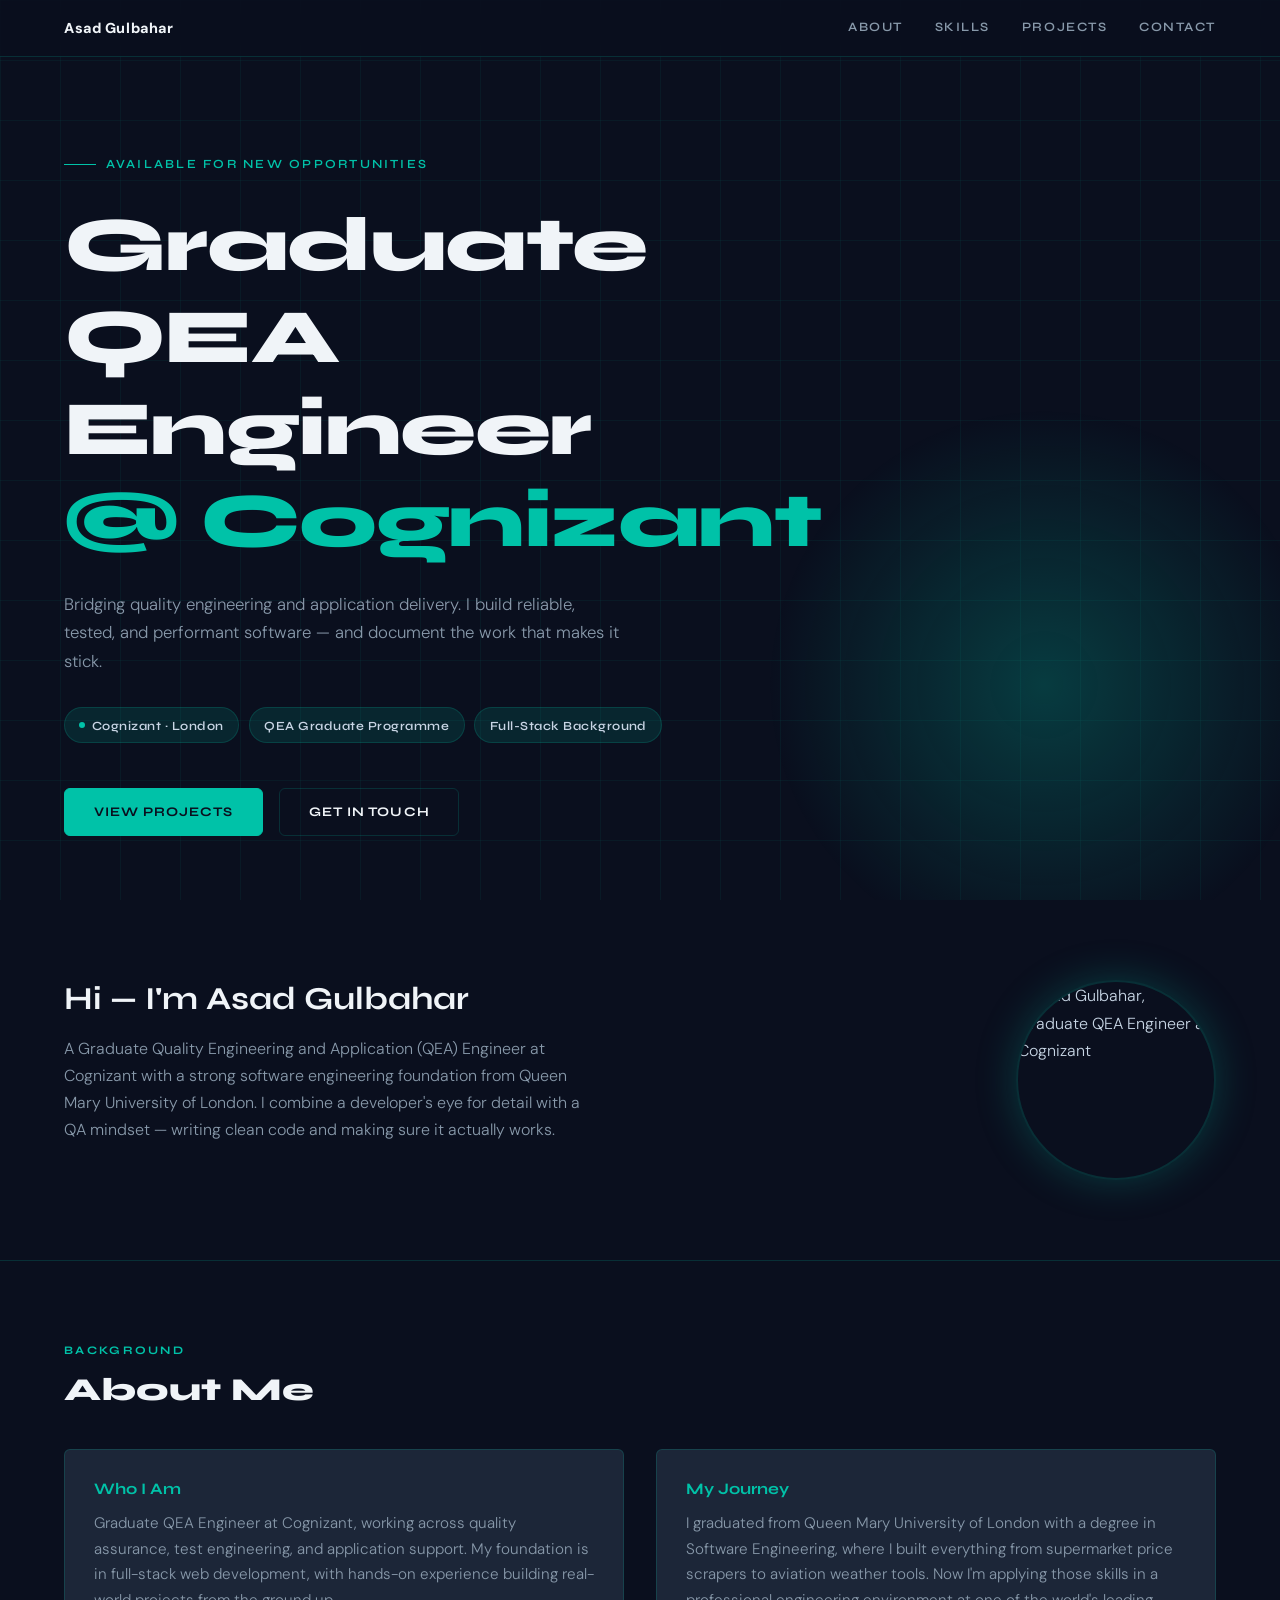
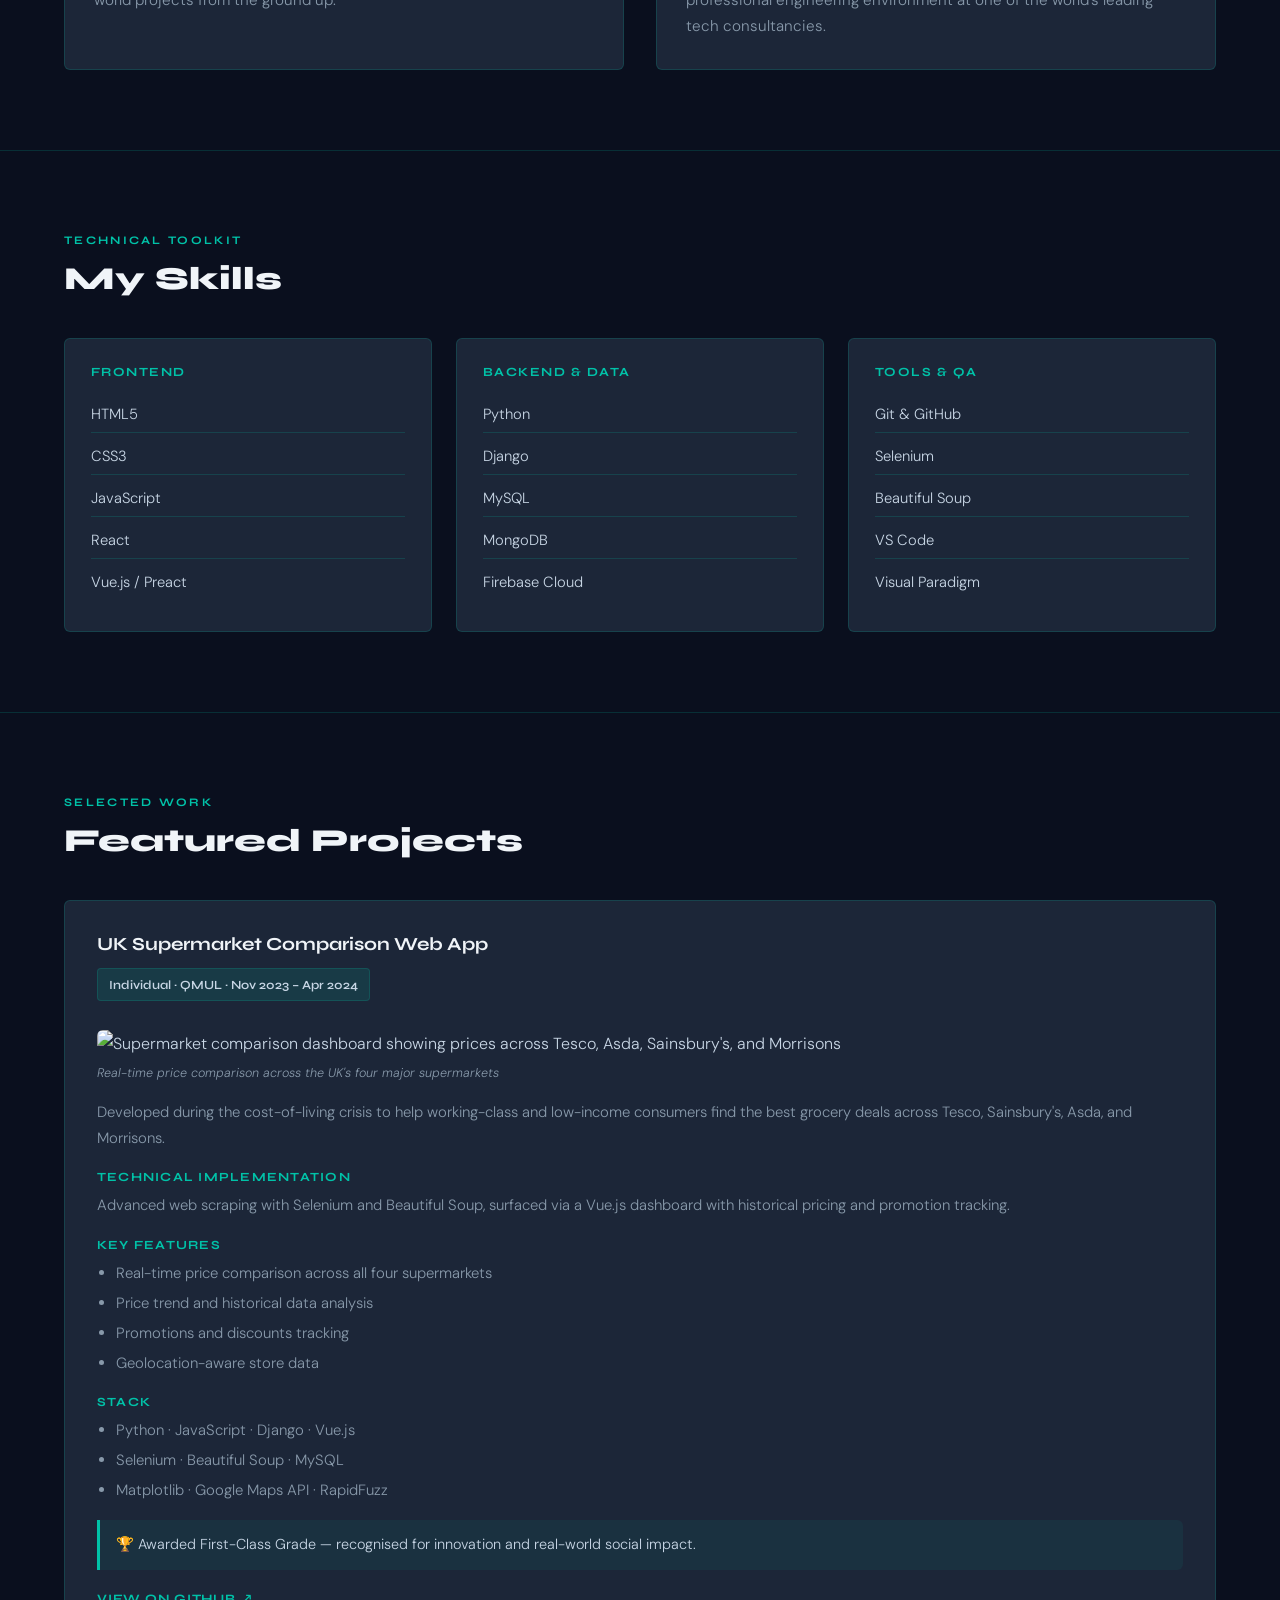
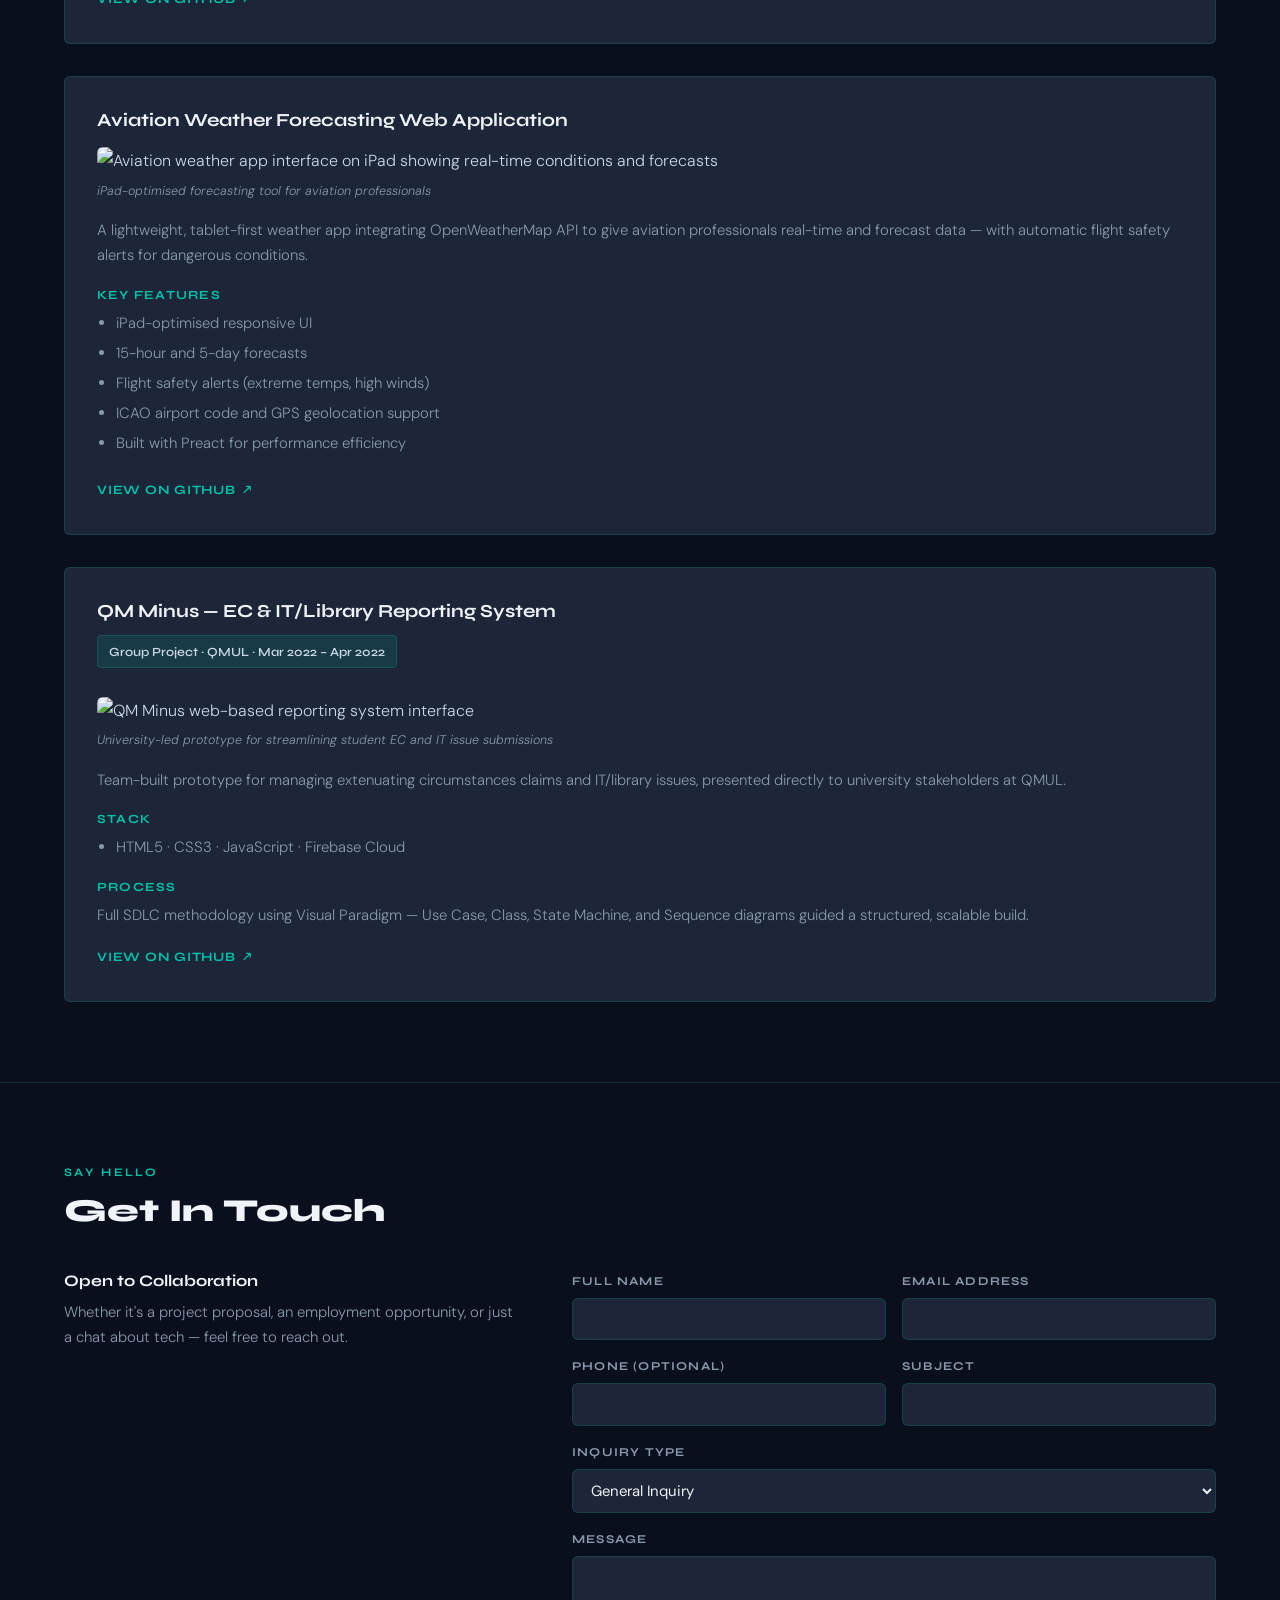
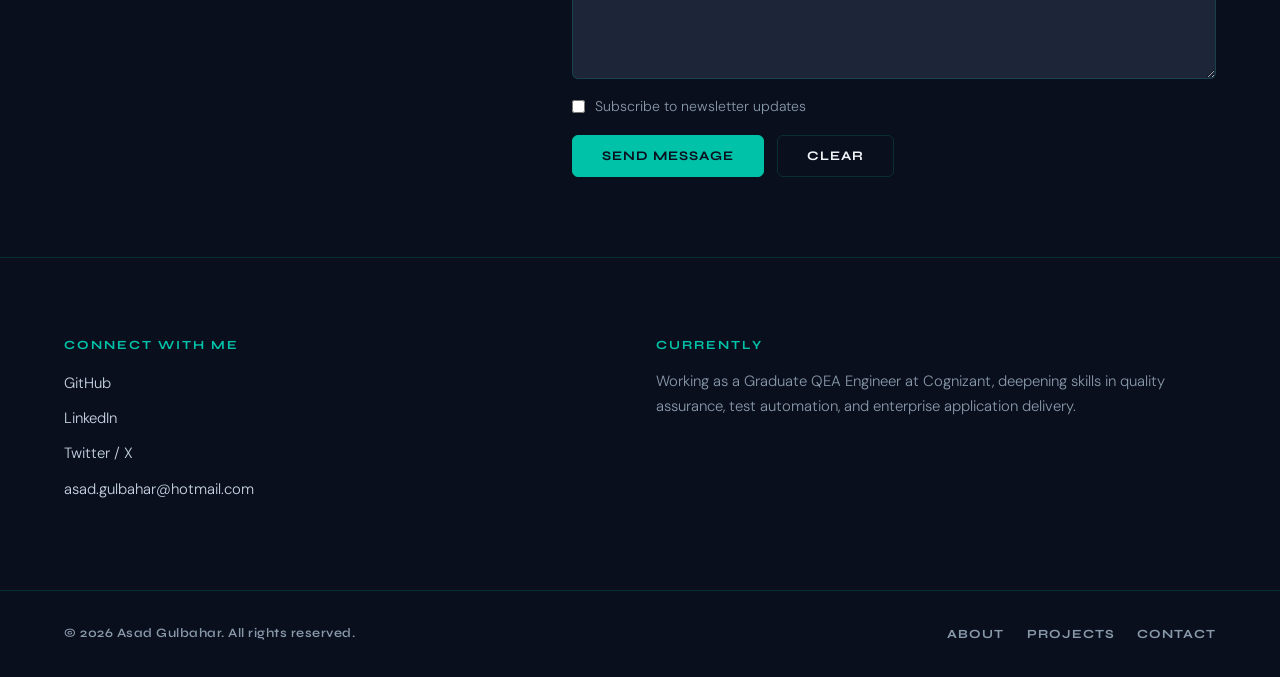
==== portfolio.html @ 14cb0be4 "feat: initial portfolio — QEA engineer redesign" ====
<!DOCTYPE html>
<html lang="en">
<head>
  <meta charset="UTF-8" />
  <meta name="viewport" content="width=device-width, initial-scale=1.0" />
  <title>Asad Gulbahar — Graduate QEA Engineer</title>
  <link rel="preconnect" href="https://fonts.googleapis.com" />
  <link rel="preconnect" href="https://fonts.gstatic.com" crossorigin />
  <link href="https://fonts.googleapis.com/css2?family=Syne:wght@400;600;700;800&family=DM+Sans:ital,opsz,wght@0,9..40,300;0,9..40,400;0,9..40,500;1,9..40,300&display=swap" rel="stylesheet" />
  <style>
    /* ─── Design Tokens ───────────────────────────────── */
    :root {
      --navy:      #0a0f1e;
      --navy-mid:  #111827;
      --navy-soft: #1c2638;
      --teal:      #00c2a8;
      --teal-dim:  #00c2a820;
      --teal-glow: #00c2a840;
      --slate:     #8899aa;
      --white:     #f0f4f8;
      --white-dim: #c8d6e5;
      --border:    rgba(0,194,168,0.18);
      --font-head: 'Syne', sans-serif;
      --font-body: 'DM Sans', sans-serif;
      --radius:    6px;
      --transition: 0.3s cubic-bezier(0.4,0,0.2,1);
    }

    /* ─── Reset & Base ────────────────────────────────── */
    *, *::before, *::after { box-sizing: border-box; margin: 0; padding: 0; }

    html { scroll-behavior: smooth; font-size: 16px; }

    body {
      background-color: var(--navy);
      color: var(--white-dim);
      font-family: var(--font-body);
      font-weight: 300;
      line-height: 1.7;
      overflow-x: hidden;
    }

    /* grid noise texture overlay */
    body::before {
      content: '';
      position: fixed; inset: 0;
      background-image:
        linear-gradient(var(--border) 1px, transparent 1px),
        linear-gradient(90deg, var(--border) 1px, transparent 1px);
      background-size: 60px 60px;
      pointer-events: none;
      z-index: 0;
      opacity: 0.35;
    }

    main, header, footer, nav, section, aside, article { position: relative; z-index: 1; }

    a { color: var(--teal); text-decoration: none; transition: opacity var(--transition); }
    a:hover { opacity: 0.75; }

    h1, h2, h3, h4 { font-family: var(--font-head); color: var(--white); line-height: 1.2; }

    img { max-width: 100%; display: block; border-radius: var(--radius); }

    ul, ol { padding-left: 1.2rem; }
    li { margin-bottom: 0.3rem; }

    /* ─── Nav ─────────────────────────────────────────── */
    #main-nav {
      position: sticky; top: 0; z-index: 100;
      display: flex; align-items: center; gap: 2rem;
      padding: 1rem 4rem;
      background: rgba(10,15,30,0.82);
      backdrop-filter: blur(14px);
      border-bottom: 1px solid var(--border);
    }

    #main-nav a {
      font-family: var(--font-head);
      font-size: 0.8rem;
      font-weight: 600;
      letter-spacing: 0.12em;
      text-transform: uppercase;
      color: var(--slate);
      transition: color var(--transition);
    }
    #main-nav a:hover, #main-nav a:focus { color: var(--teal); opacity: 1; }
    #main-nav .nav-logo {
      margin-right: auto;
      font-size: 0.9rem;
      font-weight: 800;
      color: var(--white);
      letter-spacing: 0.04em;
    }

    /* ─── Header / Hero ───────────────────────────────── */
    #page-header {
      min-height: 92vh;
      display: flex; flex-direction: column; justify-content: center;
      padding: 6rem 4rem 4rem;
      position: relative;
      overflow: hidden;
    }

    /* teal radial glow */
    #page-header::after {
      content: '';
      position: absolute; bottom: -10%; right: -5%;
      width: 600px; height: 600px;
      background: radial-gradient(circle, var(--teal-glow) 0%, transparent 65%);
      pointer-events: none;
    }

    .header-eyebrow {
      display: inline-flex; align-items: center; gap: 0.6rem;
      font-family: var(--font-head);
      font-size: 0.78rem;
      font-weight: 600;
      letter-spacing: 0.18em;
      text-transform: uppercase;
      color: var(--teal);
      margin-bottom: 1.5rem;
      animation: fadeUp 0.6s both;
    }
    .header-eyebrow::before {
      content: '';
      display: block;
      width: 32px; height: 1px;
      background: var(--teal);
    }

    #page-header h1 {
      font-size: clamp(2.6rem, 6vw, 5.2rem);
      font-weight: 800;
      letter-spacing: -0.02em;
      color: var(--white);
      max-width: 780px;
      animation: fadeUp 0.6s 0.1s both;
    }
    #page-header h1 .accent { color: var(--teal); }

    .header-sub {
      margin-top: 1.4rem;
      font-size: 1.05rem;
      color: var(--slate);
      max-width: 560px;
      line-height: 1.7;
      animation: fadeUp 0.6s 0.2s both;
    }

    .header-meta {
      display: flex; flex-wrap: wrap; gap: 0.6rem;
      margin-top: 2rem;
      animation: fadeUp 0.6s 0.3s both;
    }
    .badge {
      display: inline-flex; align-items: center; gap: 0.4rem;
      padding: 0.4rem 0.9rem;
      border: 1px solid var(--border);
      border-radius: 100px;
      font-size: 0.78rem;
      font-family: var(--font-head);
      font-weight: 600;
      color: var(--white-dim);
      background: var(--teal-dim);
      letter-spacing: 0.04em;
    }
    .badge .dot {
      width: 6px; height: 6px;
      border-radius: 50%;
      background: var(--teal);
      animation: pulse 2s infinite;
    }

    .header-cta {
      display: flex; gap: 1rem; flex-wrap: wrap;
      margin-top: 2.8rem;
      animation: fadeUp 0.6s 0.4s both;
    }

    .btn {
      display: inline-block;
      padding: 0.75rem 1.8rem;
      font-family: var(--font-head);
      font-size: 0.82rem;
      font-weight: 700;
      letter-spacing: 0.08em;
      text-transform: uppercase;
      border-radius: var(--radius);
      transition: all var(--transition);
      cursor: pointer;
    }
    .btn-primary {
      background: var(--teal);
      color: var(--navy);
      border: 1px solid var(--teal);
    }
    .btn-primary:hover { background: transparent; color: var(--teal); opacity: 1; }
    .btn-outline {
      background: transparent;
      color: var(--white);
      border: 1px solid var(--border);
    }
    .btn-outline:hover { border-color: var(--teal); color: var(--teal); opacity: 1; }

    /* ─── Hero Section (inside main) ─────────────────── */
    #home.hero-section {
      padding: 5rem 4rem;
      display: grid;
      grid-template-columns: 1fr auto;
      gap: 3rem;
      align-items: start;
      border-bottom: 1px solid var(--border);
    }

    .hero-text h2 {
      font-size: clamp(1.4rem, 2.5vw, 2rem);
      font-weight: 700;
      margin-bottom: 1rem;
    }
    .hero-text p { color: var(--slate); max-width: 520px; }

    .profile-image {
      width: 200px; height: 200px;
      object-fit: cover;
      border-radius: 50%;
      border: 2px solid var(--border);
      box-shadow: 0 0 40px var(--teal-glow);
    }

    /* ─── Section shared styles ───────────────────────── */
    section {
      padding: 5rem 4rem;
      border-bottom: 1px solid var(--border);
    }

    .section-label {
      font-family: var(--font-head);
      font-size: 0.72rem;
      font-weight: 700;
      letter-spacing: 0.2em;
      text-transform: uppercase;
      color: var(--teal);
      margin-bottom: 0.6rem;
    }

    section h2 {
      font-size: clamp(1.6rem, 2.5vw, 2.2rem);
      font-weight: 800;
      margin-bottom: 2.5rem;
    }

    /* ─── About ───────────────────────────────────────── */
    .about-grid {
      display: grid;
      grid-template-columns: 1fr 1fr;
      gap: 2rem;
    }
    .about-grid article {
      padding: 1.8rem;
      background: var(--navy-soft);
      border: 1px solid var(--border);
      border-radius: var(--radius);
    }
    .about-grid article h3 {
      font-size: 1rem;
      font-weight: 700;
      color: var(--teal);
      margin-bottom: 0.8rem;
    }
    .about-grid article p { color: var(--slate); font-size: 0.95rem; }

    /* ─── Skills ──────────────────────────────────────── */
    .skills-columns {
      display: grid;
      grid-template-columns: repeat(3, 1fr);
      gap: 1.5rem;
    }
    .skill-group {
      padding: 1.6rem;
      background: var(--navy-soft);
      border: 1px solid var(--border);
      border-radius: var(--radius);
    }
    .skill-group h3 {
      font-size: 0.78rem;
      font-weight: 700;
      letter-spacing: 0.12em;
      text-transform: uppercase;
      color: var(--teal);
      margin-bottom: 1rem;
    }
    .skill-group ul, .skill-group ol {
      list-style: none;
      padding: 0;
    }
    .skill-group li {
      font-size: 0.92rem;
      color: var(--white-dim);
      padding: 0.35rem 0;
      border-bottom: 1px solid var(--border);
    }
    .skill-group li:last-child { border-bottom: none; }

    /* ─── Projects ────────────────────────────────────── */
    .projects-grid {
      display: grid;
      grid-template-columns: 1fr;
      gap: 2rem;
    }
    .project {
      padding: 2rem;
      background: var(--navy-soft);
      border: 1px solid var(--border);
      border-radius: var(--radius);
      transition: border-color var(--transition), box-shadow var(--transition);
    }
    .project:hover {
      border-color: var(--teal);
      box-shadow: 0 0 30px var(--teal-dim);
    }
    .project h3 {
      font-size: 1.15rem;
      font-weight: 700;
      margin-bottom: 0.8rem;
      color: var(--white);
    }
    .project h4 {
      font-size: 0.78rem;
      font-weight: 700;
      letter-spacing: 0.1em;
      text-transform: uppercase;
      color: var(--teal);
      margin: 1.2rem 0 0.5rem;
    }
    .project p, .project li { font-size: 0.93rem; color: var(--slate); }
    .project figure { margin: 1rem 0; }
    .project figcaption {
      font-size: 0.78rem;
      color: var(--slate);
      margin-top: 0.4rem;
      font-style: italic;
    }
    .project-meta {
      display: inline-block;
      font-size: 0.78rem;
      color: var(--white-dim);
      background: var(--teal-dim);
      border: 1px solid var(--border);
      border-radius: 4px;
      padding: 0.3rem 0.7rem;
      margin-bottom: 0.8rem;
      font-family: var(--font-head);
      font-weight: 600;
    }
    .achievement {
      margin-top: 1rem;
      padding: 0.8rem 1rem;
      background: rgba(0,194,168,0.07);
      border-left: 3px solid var(--teal);
      border-radius: 0 var(--radius) var(--radius) 0;
      font-size: 0.9rem;
      color: var(--white-dim);
    }
    .project-link {
      display: inline-flex; align-items: center; gap: 0.4rem;
      margin-top: 1.2rem;
      font-family: var(--font-head);
      font-size: 0.8rem;
      font-weight: 700;
      letter-spacing: 0.06em;
      text-transform: uppercase;
      color: var(--teal);
    }
    .project-link::after { content: '↗'; }

    /* ─── Contact ─────────────────────────────────────── */
    .contact-inner {
      display: grid;
      grid-template-columns: 1fr 1.4fr;
      gap: 3rem;
      align-items: start;
    }
    .contact-info h3 { font-size: 1rem; margin-bottom: 0.6rem; }
    .contact-info p { color: var(--slate); font-size: 0.93rem; }

    #contact-form {
      display: flex; flex-direction: column; gap: 1rem;
    }
    .form-row { display: grid; grid-template-columns: 1fr 1fr; gap: 1rem; }
    .form-group { display: flex; flex-direction: column; gap: 0.4rem; }
    .form-group label {
      font-family: var(--font-head);
      font-size: 0.75rem;
      font-weight: 700;
      letter-spacing: 0.1em;
      text-transform: uppercase;
      color: var(--slate);
    }
    .form-group input,
    .form-group textarea,
    .form-group select {
      background: var(--navy-soft);
      border: 1px solid var(--border);
      border-radius: var(--radius);
      color: var(--white);
      font-family: var(--font-body);
      font-size: 0.93rem;
      padding: 0.65rem 0.9rem;
      transition: border-color var(--transition);
      outline: none;
    }
    .form-group input:focus,
    .form-group textarea:focus,
    .form-group select:focus { border-color: var(--teal); }
    .form-group select option { background: var(--navy-mid); }
    .form-group textarea { resize: vertical; min-height: 120px; }
    .form-check {
      display: flex; align-items: center; gap: 0.6rem;
      font-size: 0.88rem; color: var(--slate);
    }
    .form-actions { display: flex; gap: 0.8rem; }

    /* ─── Sidebar / Connect ───────────────────────────── */
    #sidebar {
      padding: 5rem 4rem;
      border-bottom: 1px solid var(--border);
      display: grid;
      grid-template-columns: 1fr 1fr;
      gap: 2rem;
    }
    #sidebar h3 {
      font-size: 0.78rem;
      font-weight: 700;
      letter-spacing: 0.16em;
      text-transform: uppercase;
      color: var(--teal);
      margin-bottom: 1rem;
    }
    #sidebar ul { list-style: none; padding: 0; }
    #sidebar li { margin-bottom: 0.5rem; }
    #sidebar li a {
      color: var(--white-dim);
      font-size: 0.93rem;
      transition: color var(--transition);
    }
    #sidebar li a:hover { color: var(--teal); opacity: 1; }
    #sidebar p { color: var(--slate); font-size: 0.93rem; }

    /* ─── Footer ──────────────────────────────────────── */
    #page-footer {
      padding: 2rem 4rem;
      display: flex;
      justify-content: space-between;
      align-items: center;
      flex-wrap: wrap;
      gap: 0.6rem;
    }
    #page-footer p {
      font-size: 0.8rem;
      color: var(--slate);
      font-family: var(--font-head);
      font-weight: 600;
      letter-spacing: 0.04em;
    }
    .footer-right { display: flex; gap: 1.4rem; }
    .footer-right a {
      font-size: 0.78rem;
      font-family: var(--font-head);
      font-weight: 700;
      letter-spacing: 0.08em;
      text-transform: uppercase;
      color: var(--slate);
    }
    .footer-right a:hover { color: var(--teal); opacity: 1; }

    /* ─── Animations ──────────────────────────────────── */
    @keyframes fadeUp {
      from { opacity: 0; transform: translateY(18px); }
      to   { opacity: 1; transform: translateY(0); }
    }
    @keyframes pulse {
      0%, 100% { opacity: 1; }
      50% { opacity: 0.35; }
    }

    /* ─── Responsive ──────────────────────────────────── */
    @media (max-width: 900px) {
      #main-nav { padding: 1rem 1.5rem; gap: 1.2rem; flex-wrap: wrap; }
      #page-header { padding: 5rem 1.5rem 3rem; }
      section { padding: 3.5rem 1.5rem; }
      #home.hero-section { grid-template-columns: 1fr; padding: 3.5rem 1.5rem; }
      .about-grid, .skills-columns, .contact-inner { grid-template-columns: 1fr; }
      #sidebar { padding: 3rem 1.5rem; grid-template-columns: 1fr; }
      #page-footer { padding: 1.5rem; flex-direction: column; align-items: flex-start; }
      .form-row { grid-template-columns: 1fr; }
    }
  </style>
</head>
<body>

  <!-- Navigation -->
  <nav id="main-nav" aria-label="Primary navigation">
    <span class="nav-logo">Asad Gulbahar</span>
    <a href="#about">About</a>
    <a href="#skills">Skills</a>
    <a href="#projects">Projects</a>
    <a href="#contact">Contact</a>
  </nav>

  <!-- ── Header ─────────────────────────────────────── -->
  <header id="page-header" aria-labelledby="header-title">
    <p class="header-eyebrow">Available for new opportunities</p>
    <h1 id="header-title">
      Graduate QEA Engineer<br />
      <span class="accent">@ Cognizant</span>
    </h1>
    <p class="header-sub">
      Bridging quality engineering and application delivery. I build reliable,
      tested, and performant software — and document the work that makes it stick.
    </p>
    <div class="header-meta" aria-label="Current role details">
      <span class="badge"><span class="dot" aria-hidden="true"></span>Cognizant · London</span>
      <span class="badge">QEA Graduate Programme</span>
      <span class="badge">Full-Stack Background</span>
    </div>
    <div class="header-cta">
      <a href="#projects" class="btn btn-primary">View Projects</a>
      <a href="#contact" class="btn btn-outline">Get In Touch</a>
    </div>
  </header>

  <!-- ── Main Content ───────────────────────────────── -->
  <main>

    <!-- Hero / Intro -->
    <section id="home" class="hero-section" aria-label="Introduction">
      <div class="hero-text">
        <h2>Hi — I'm Asad Gulbahar</h2>
        <p>
          A Graduate Quality Engineering and Application (QEA) Engineer at Cognizant
          with a strong software engineering foundation from Queen Mary University of London.
          I combine a developer's eye for detail with a QA mindset — writing clean code
          and making sure it actually works.
        </p>
      </div>
      <img
        src="profile-photo.jpg"
        alt="Asad Gulbahar, Graduate QEA Engineer at Cognizant"
        class="profile-image"
        width="200" height="200"
      />
    </section>

    <!-- About Me -->
    <section id="about" aria-labelledby="about-heading">
      <p class="section-label">Background</p>
      <h2 id="about-heading">About Me</h2>
      <div class="about-grid">
        <article>
          <h3>Who I Am</h3>
          <p>
            Graduate QEA Engineer at Cognizant, working across quality assurance,
            test engineering, and application support. My foundation is in full-stack
            web development, with hands-on experience building real-world projects
            from the ground up.
          </p>
        </article>
        <article>
          <h3>My Journey</h3>
          <p>
            I graduated from Queen Mary University of London with a degree in Software
            Engineering, where I built everything from supermarket price scrapers to
            aviation weather tools. Now I'm applying those skills in a professional
            engineering environment at one of the world's leading tech consultancies.
          </p>
        </article>
      </div>
    </section>

    <!-- Skills -->
    <section id="skills" aria-labelledby="skills-heading">
      <p class="section-label">Technical Toolkit</p>
      <h2 id="skills-heading">My Skills</h2>
      <div class="skills-columns">
        <div class="skill-group">
          <h3>Frontend</h3>
          <ul class="skills-list">
            <li>HTML5</li>
            <li>CSS3</li>
            <li>JavaScript</li>
            <li>React</li>
            <li>Vue.js / Preact</li>
          </ul>
        </div>
        <div class="skill-group">
          <h3>Backend &amp; Data</h3>
          <ul class="skills-list">
            <li>Python</li>
            <li>Django</li>
            <li>MySQL</li>
            <li>MongoDB</li>
            <li>Firebase Cloud</li>
          </ul>
        </div>
        <div class="skill-group">
          <h3>Tools &amp; QA</h3>
          <ol class="tools-list">
            <li>Git &amp; GitHub</li>
            <li>Selenium</li>
            <li>Beautiful Soup</li>
            <li>VS Code</li>
            <li>Visual Paradigm</li>
          </ol>
        </div>
      </div>
    </section>

    <!-- Projects -->
    <section id="projects" aria-labelledby="projects-heading">
      <p class="section-label">Selected Work</p>
      <h2 id="projects-heading">Featured Projects</h2>
      <div class="projects-grid">

        <article class="project" id="project-1">
          <h3>UK Supermarket Comparison Web App</h3>
          <span class="project-meta">Individual · QMUL · Nov 2023 – Apr 2024</span>
          <figure>
            <img src="supermarket-comparison.jpg" alt="Supermarket comparison dashboard showing prices across Tesco, Asda, Sainsbury's, and Morrisons" />
            <figcaption>Real-time price comparison across the UK's four major supermarkets</figcaption>
          </figure>
          <p>
            Developed during the cost-of-living crisis to help working-class and low-income
            consumers find the best grocery deals across Tesco, Sainsbury's, Asda, and Morrisons.
          </p>
          <h4>Technical Implementation</h4>
          <p>Advanced web scraping with Selenium and Beautiful Soup, surfaced via a Vue.js dashboard with historical pricing and promotion tracking.</p>
          <h4>Key Features</h4>
          <ul>
            <li>Real-time price comparison across all four supermarkets</li>
            <li>Price trend and historical data analysis</li>
            <li>Promotions and discounts tracking</li>
            <li>Geolocation-aware store data</li>
          </ul>
          <h4>Stack</h4>
          <ul>
            <li>Python · JavaScript · Django · Vue.js</li>
            <li>Selenium · Beautiful Soup · MySQL</li>
            <li>Matplotlib · Google Maps API · RapidFuzz</li>
          </ul>
          <div class="achievement">🏆 Awarded First-Class Grade — recognised for innovation and real-world social impact.</div>
          <a href="https://github.com/AsadGulbahar/supermarketcomparisonapp" target="_blank" rel="noopener noreferrer" class="project-link">View on GitHub</a>
        </article>

        <article class="project" id="project-2">
          <h3>Aviation Weather Forecasting Web Application</h3>
          <figure>
            <img src="aviation-weather-app.jpg" alt="Aviation weather app interface on iPad showing real-time conditions and forecasts" />
            <figcaption>iPad-optimised forecasting tool for aviation professionals</figcaption>
          </figure>
          <p>
            A lightweight, tablet-first weather app integrating OpenWeatherMap API to give aviation
            professionals real-time and forecast data — with automatic flight safety alerts for
            dangerous conditions.
          </p>
          <h4>Key Features</h4>
          <ul>
            <li>iPad-optimised responsive UI</li>
            <li>15-hour and 5-day forecasts</li>
            <li>Flight safety alerts (extreme temps, high winds)</li>
            <li>ICAO airport code and GPS geolocation support</li>
            <li>Built with Preact for performance efficiency</li>
          </ul>
          <a href="https://github.com/example/aviation-weather-app" target="_blank" rel="noopener noreferrer" class="project-link">View on GitHub</a>
        </article>

        <article class="project" id="project-3">
          <h3>QM Minus — EC &amp; IT/Library Reporting System</h3>
          <span class="project-meta">Group Project · QMUL · Mar 2022 – Apr 2022</span>
          <figure>
            <img src="qm-minus-system.jpg" alt="QM Minus web-based reporting system interface" />
            <figcaption>University-led prototype for streamlining student EC and IT issue submissions</figcaption>
          </figure>
          <p>
            Team-built prototype for managing extenuating circumstances claims and IT/library issues,
            presented directly to university stakeholders at QMUL.
          </p>
          <h4>Stack</h4>
          <ul>
            <li>HTML5 · CSS3 · JavaScript · Firebase Cloud</li>
          </ul>
          <h4>Process</h4>
          <p>Full SDLC methodology using Visual Paradigm — Use Case, Class, State Machine, and Sequence diagrams guided a structured, scalable build.</p>
          <a href="https://github.com/example/qm-minus-reporting-system" target="_blank" rel="noopener noreferrer" class="project-link">View on GitHub</a>
        </article>

      </div>
    </section>

    <!-- Contact -->
    <section id="contact" aria-labelledby="contact-heading">
      <p class="section-label">Say Hello</p>
      <h2 id="contact-heading">Get In Touch</h2>
      <div class="contact-inner">
        <div class="contact-info">
          <h3>Open to Collaboration</h3>
          <p>Whether it's a project proposal, an employment opportunity, or just a chat about tech — feel free to reach out.</p>
        </div>
        <form action="/submit-contact" method="post" id="contact-form" novalidate aria-label="Contact form">
          <div class="form-row">
            <div class="form-group">
              <label for="full-name">Full Name</label>
              <input type="text" id="full-name" name="full-name" autocomplete="name" required />
            </div>
            <div class="form-group">
              <label for="email">Email Address</label>
              <input type="email" id="email" name="email" autocomplete="email" required />
            </div>
          </div>
          <div class="form-row">
            <div class="form-group">
              <label for="phone">Phone (optional)</label>
              <input type="tel" id="phone" name="phone" autocomplete="tel" />
            </div>
            <div class="form-group">
              <label for="subject">Subject</label>
              <input type="text" id="subject" name="subject" required />
            </div>
          </div>
          <div class="form-group">
            <label for="inquiry-type">Inquiry Type</label>
            <select id="inquiry-type" name="inquiry-type">
              <option value="general">General Inquiry</option>
              <option value="project">Project Proposal</option>
              <option value="employment">Employment Opportunity</option>
              <option value="collaboration">Collaboration</option>
            </select>
          </div>
          <div class="form-group">
            <label for="message">Message</label>
            <textarea id="message" name="message" rows="5" required></textarea>
          </div>
          <label class="form-check">
            <input type="checkbox" id="newsletter" name="newsletter" />
            Subscribe to newsletter updates
          </label>
          <div class="form-actions">
            <button type="submit" class="btn btn-primary">Send Message</button>
            <button type="reset" class="btn btn-outline">Clear</button>
          </div>
        </form>
      </div>
    </section>

    <!-- Sidebar / Connect -->
    <aside id="sidebar" aria-label="Social links and updates">
      <div>
        <h3>Connect With Me</h3>
        <ul>
          <li><a href="https://github.com/AsadGulbahar" target="_blank" rel="noopener noreferrer">GitHub</a></li>
          <li><a href="https://linkedin.com/in/asadgulbahar" target="_blank" rel="noopener noreferrer">LinkedIn</a></li>
          <li><a href="https://twitter.com/AsadGulbahar" target="_blank" rel="noopener noreferrer">Twitter / X</a></li>
          <li><a href="mailto:asad.gulbahar@hotmail.com">asad.gulbahar@hotmail.com</a></li>
        </ul>
      </div>
      <div>
        <h3>Currently</h3>
        <p>Working as a Graduate QEA Engineer at Cognizant, deepening skills in quality assurance, test automation, and enterprise application delivery.</p>
      </div>
    </aside>

  </main>

  <!-- Footer -->
  <footer id="page-footer">
    <p>© 2026 Asad Gulbahar. All rights reserved.</p>
    <nav class="footer-right" aria-label="Footer navigation">
      <a href="#about">About</a>
      <a href="#projects">Projects</a>
      <a href="#contact">Contact</a>
    </nav>
  </footer>

</body>
</html>
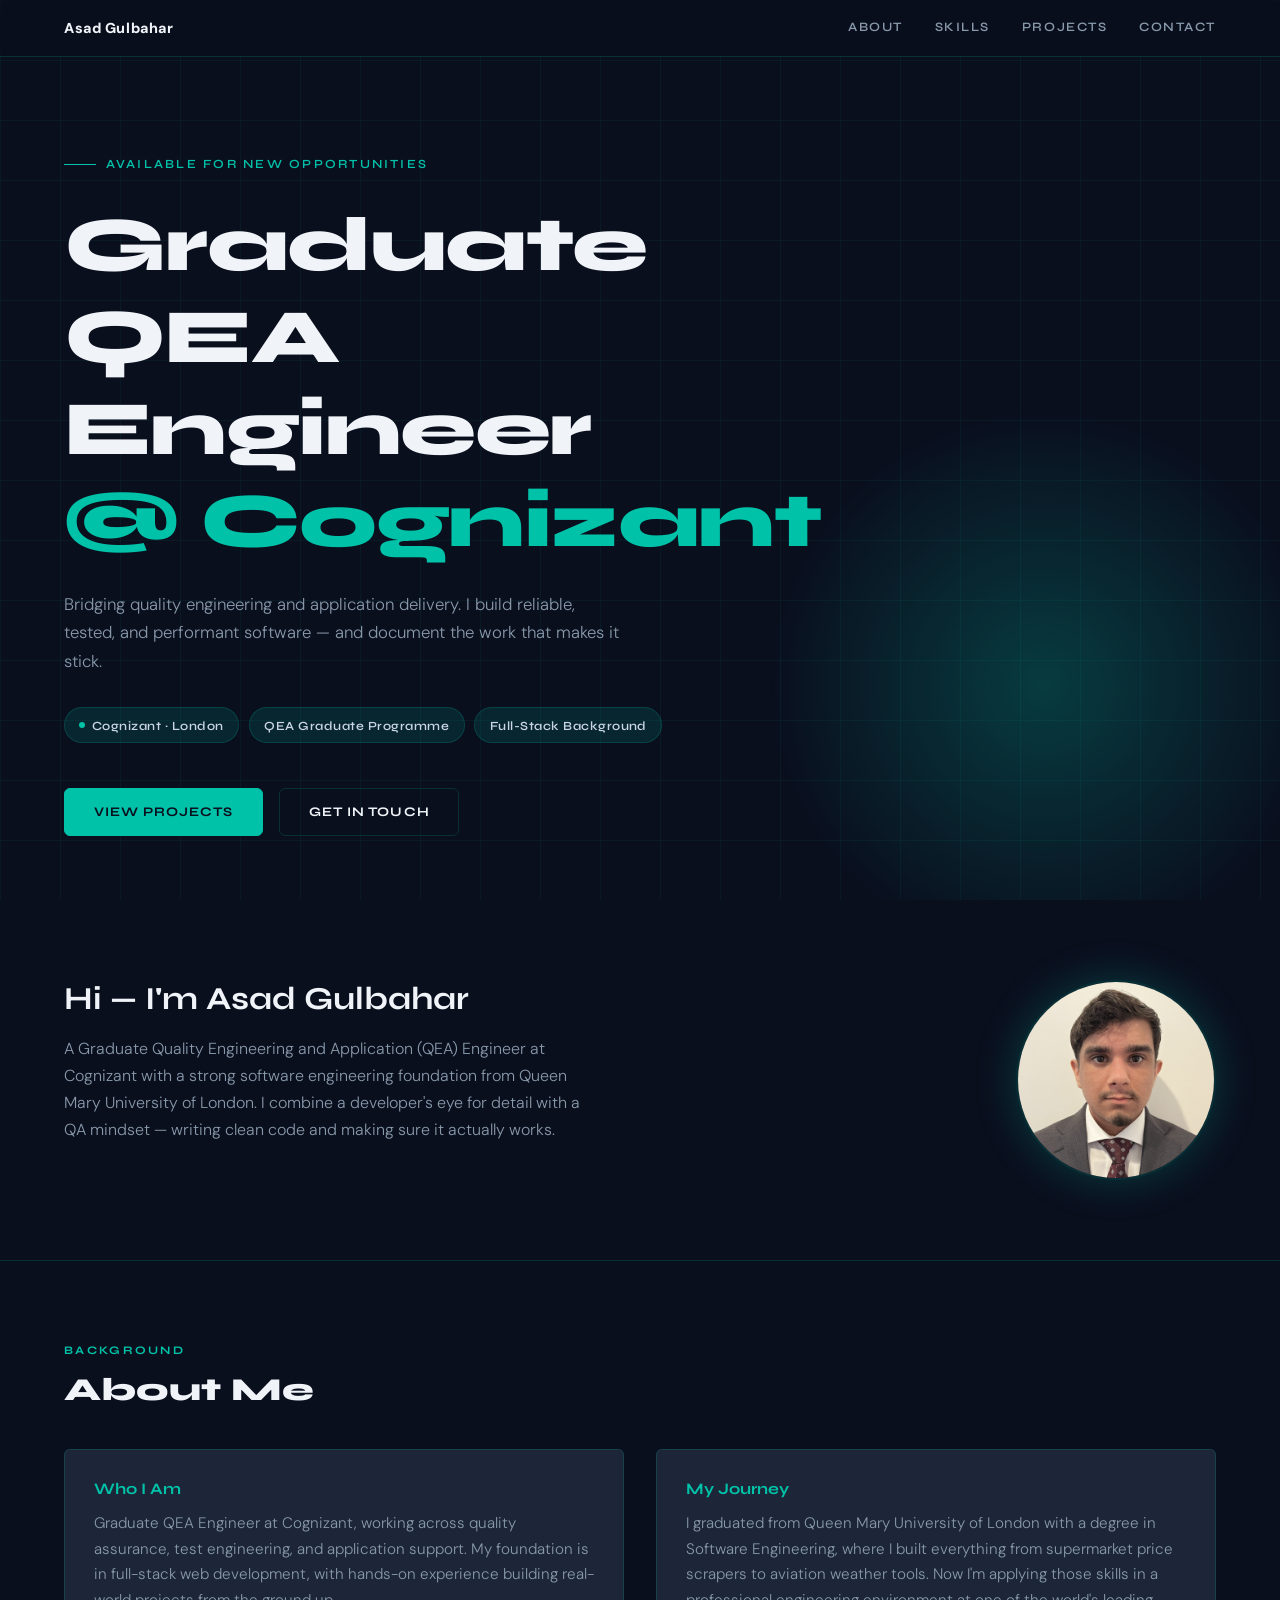
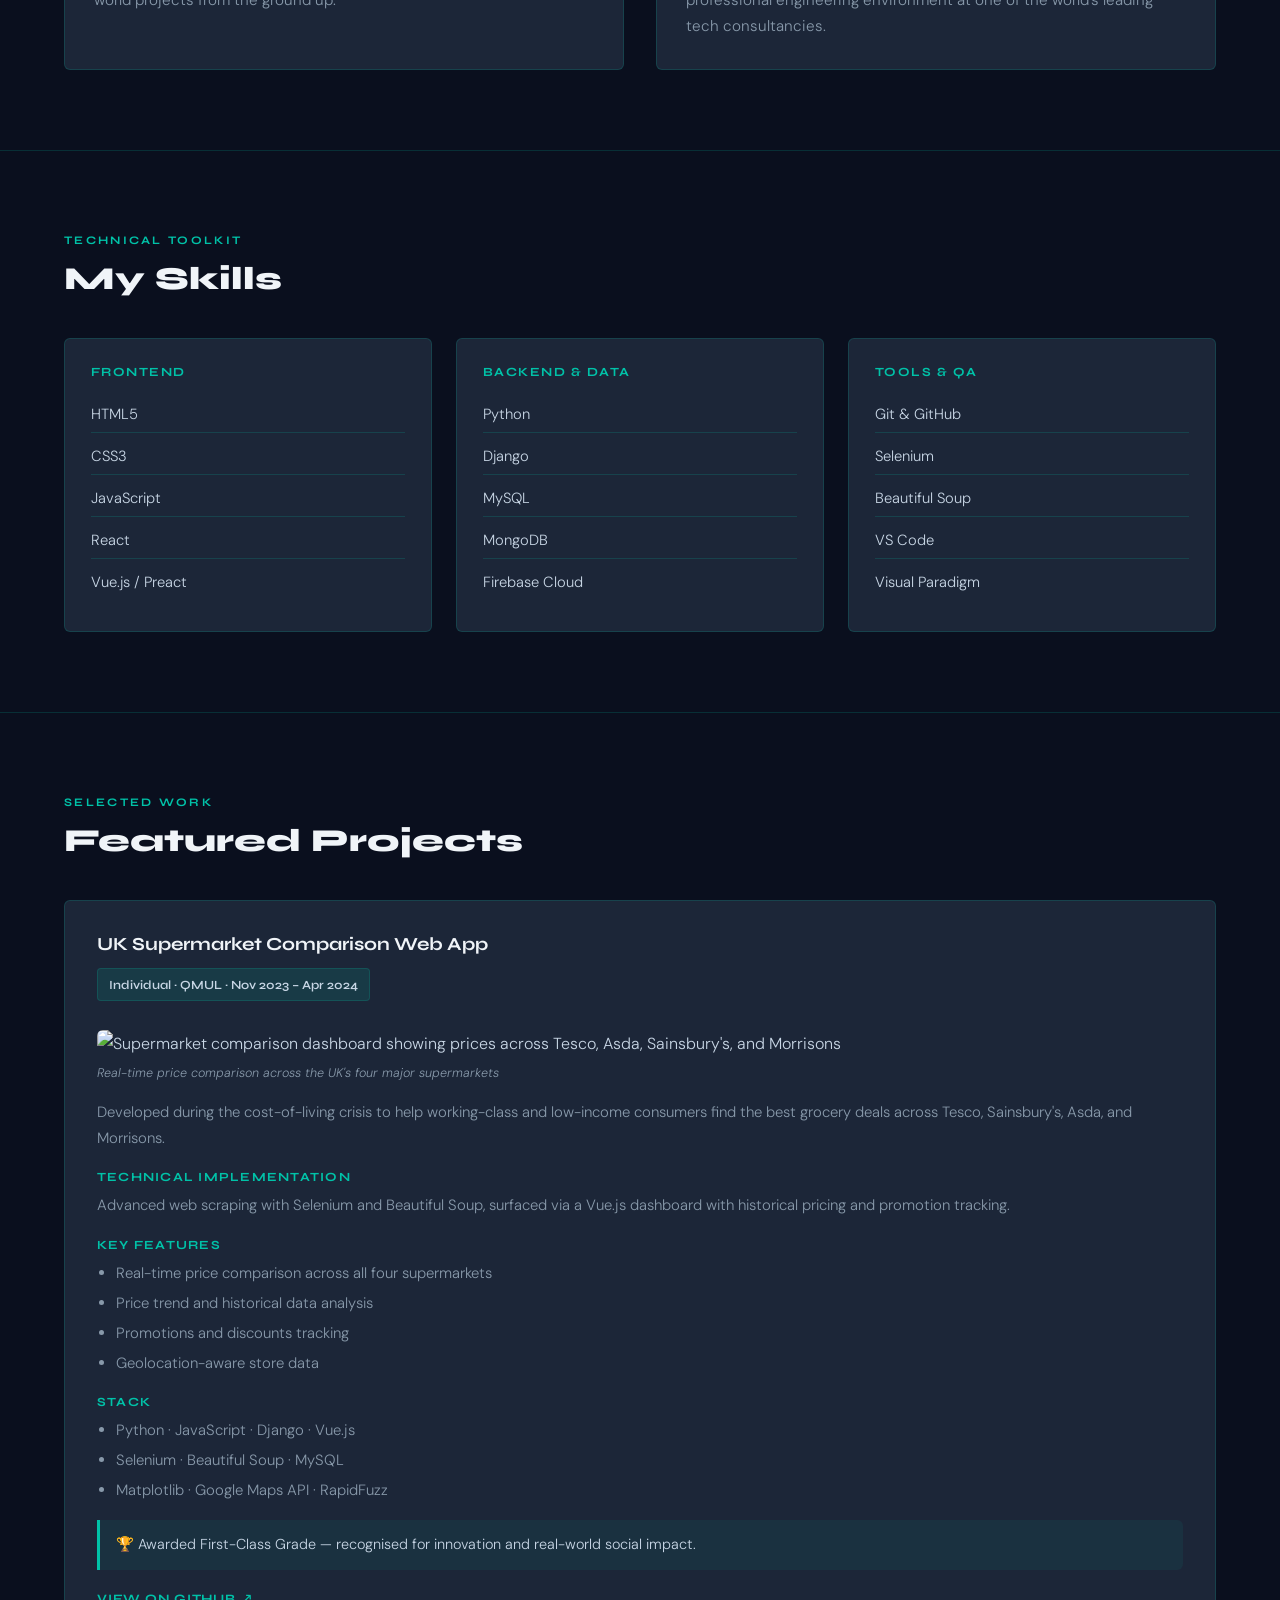
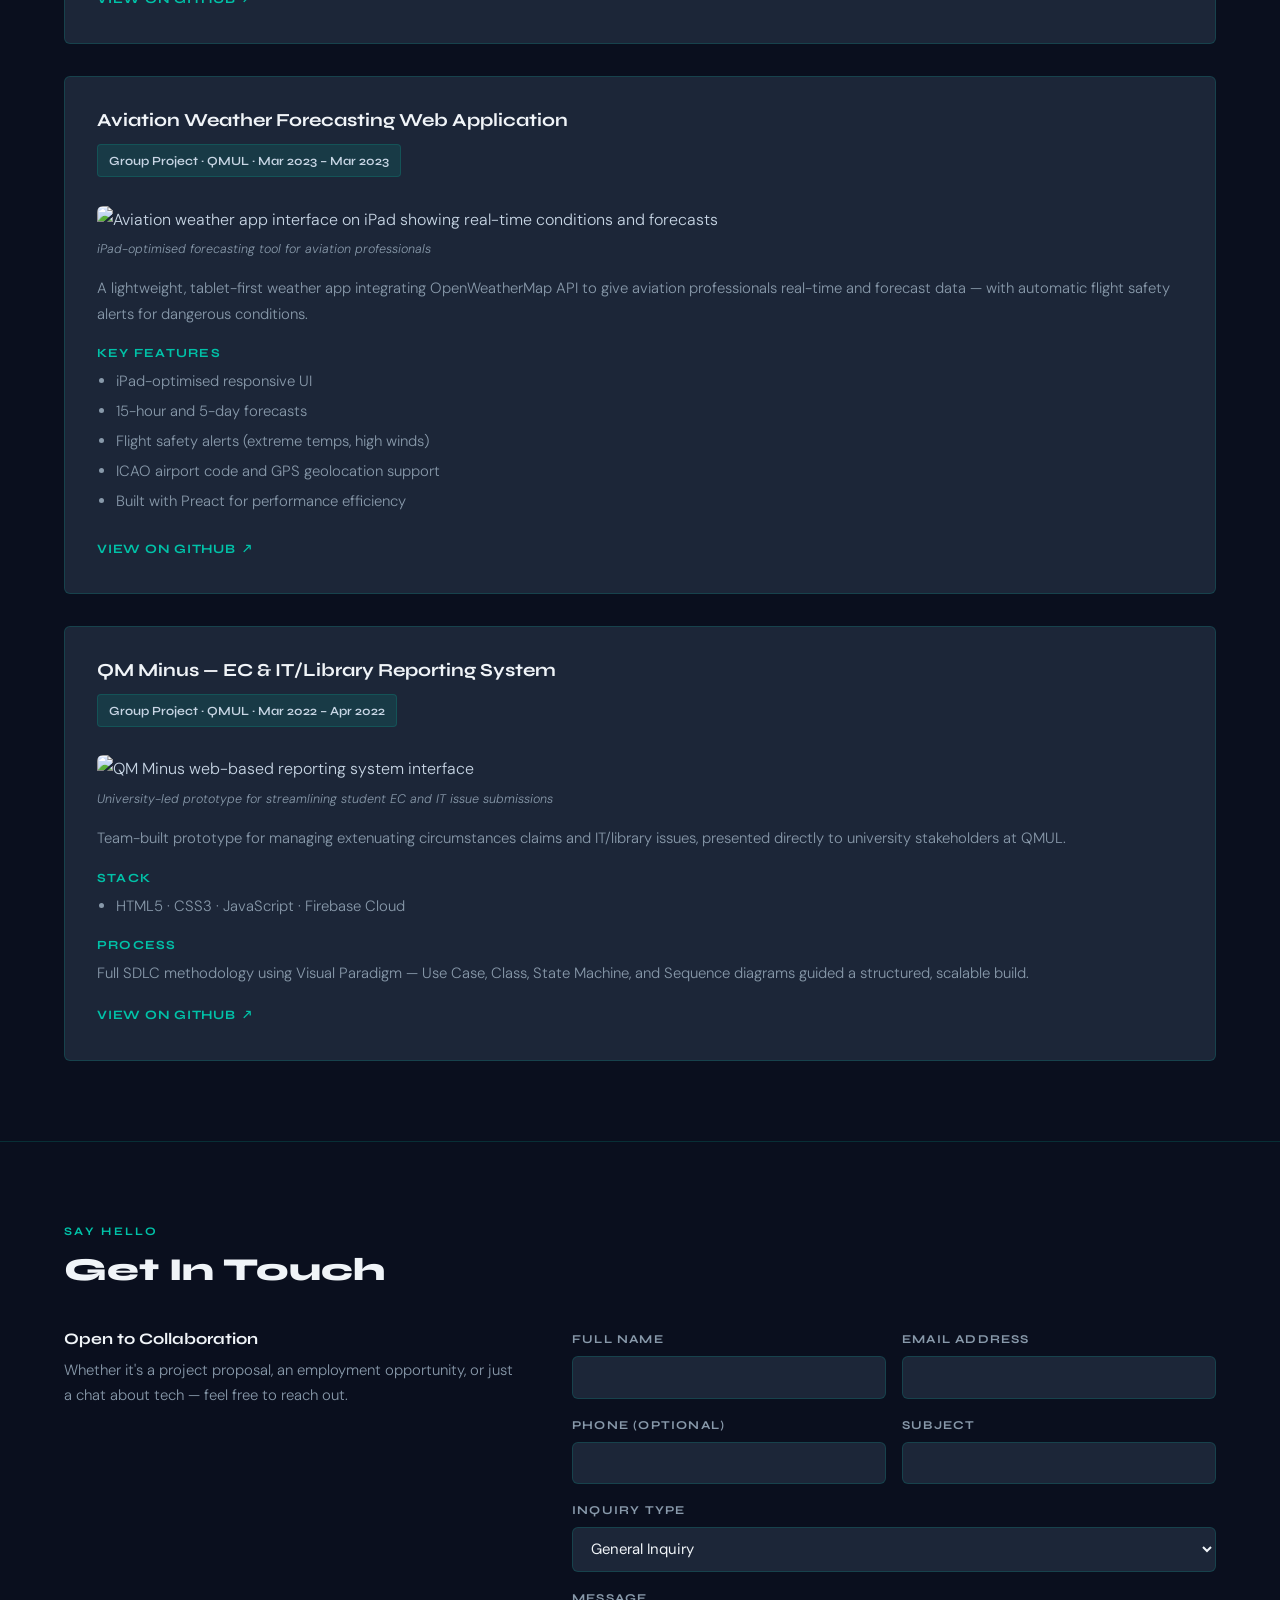
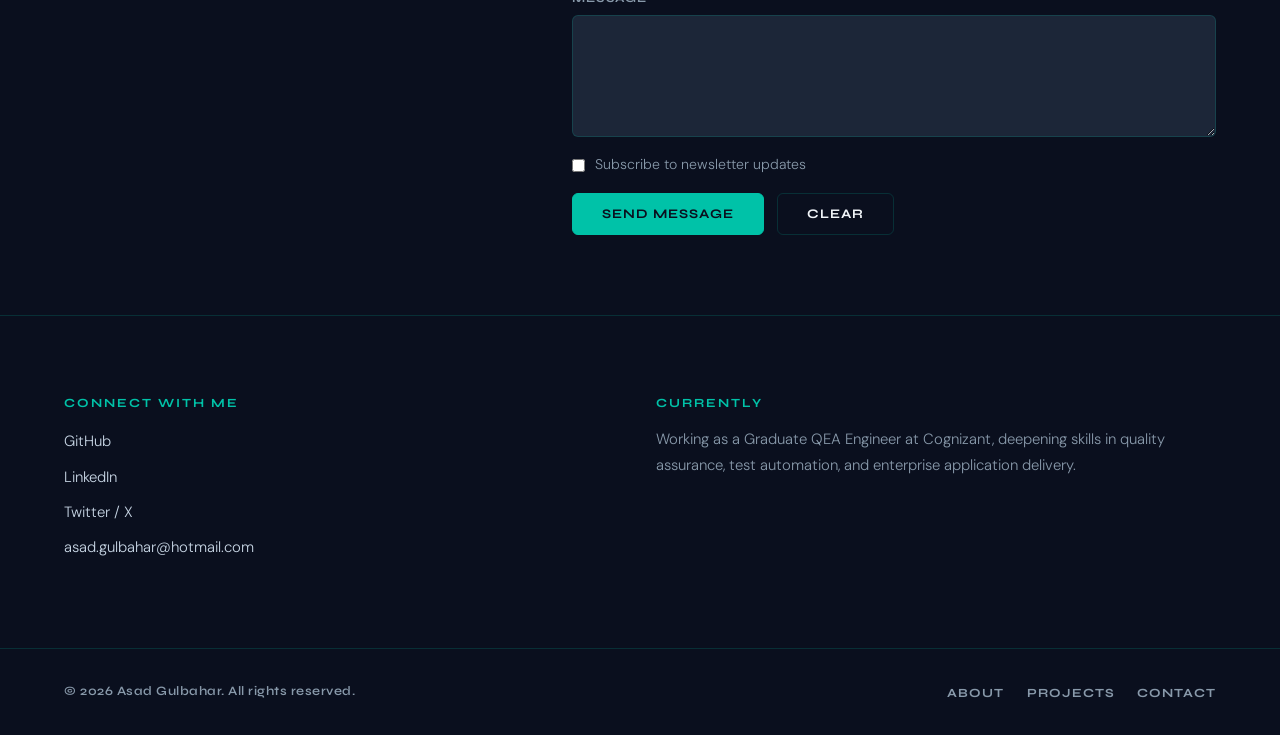
==== commit 58886841: "feat: add date to aviation weather project" ====
--- a/portfolio.html
+++ b/portfolio.html
@@ -654,6 +654,7 @@
 
         <article class="project" id="project-2">
           <h3>Aviation Weather Forecasting Web Application</h3>
+          <span class="project-meta">Group Project · QMUL · Mar 2023 – Mar 2023</span>
           <figure>
             <img src="aviation-weather-app.jpg" alt="Aviation weather app interface on iPad showing real-time conditions and forecasts" />
             <figcaption>iPad-optimised forecasting tool for aviation professionals</figcaption>
@@ -758,7 +759,7 @@
         <h3>Connect With Me</h3>
         <ul>
           <li><a href="https://github.com/AsadGulbahar" target="_blank" rel="noopener noreferrer">GitHub</a></li>
-          <li><a href="https://linkedin.com/in/asadgulbahar" target="_blank" rel="noopener noreferrer">LinkedIn</a></li>
+          <li><a href="https://www.linkedin.com/in/asad-g-189b7b227" target="_blank" rel="noopener noreferrer">LinkedIn</a></li>
           <li><a href="https://twitter.com/AsadGulbahar" target="_blank" rel="noopener noreferrer">Twitter / X</a></li>
           <li><a href="mailto:asad.gulbahar@hotmail.com">asad.gulbahar@hotmail.com</a></li>
         </ul>
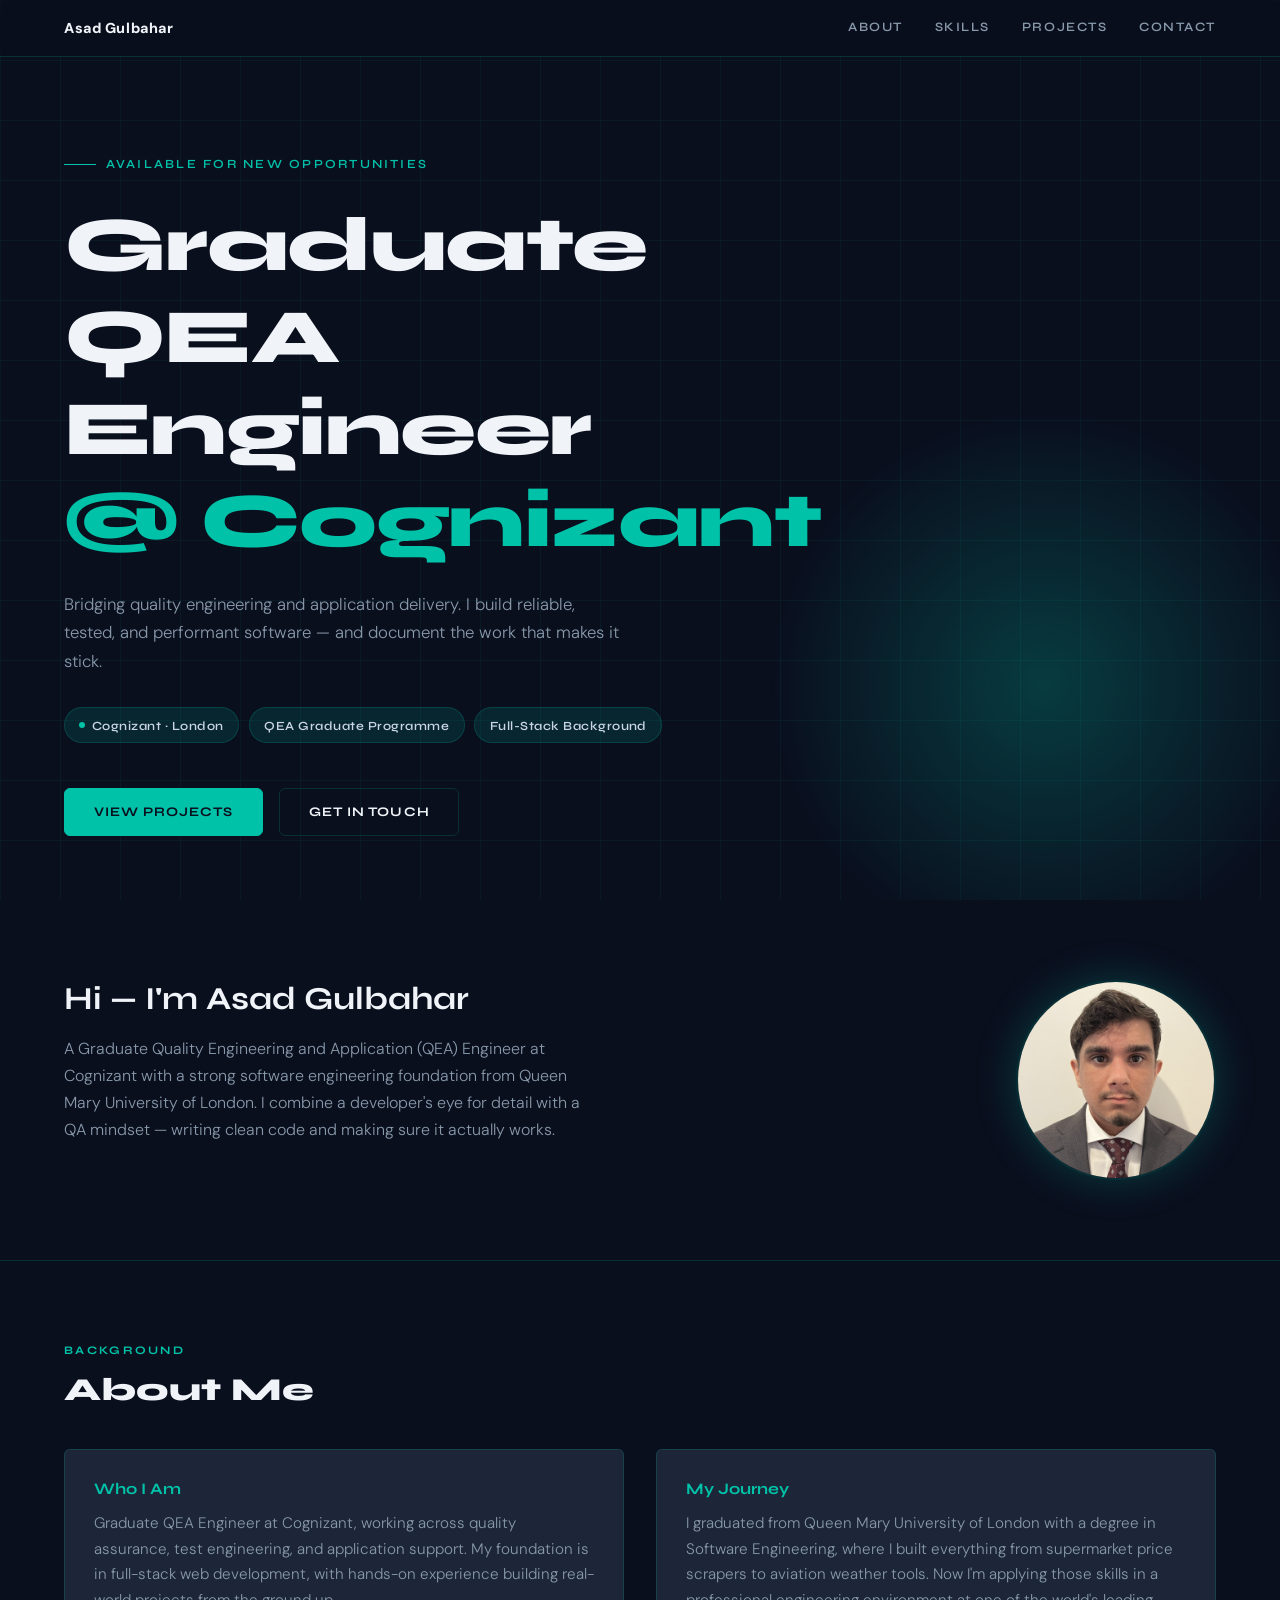
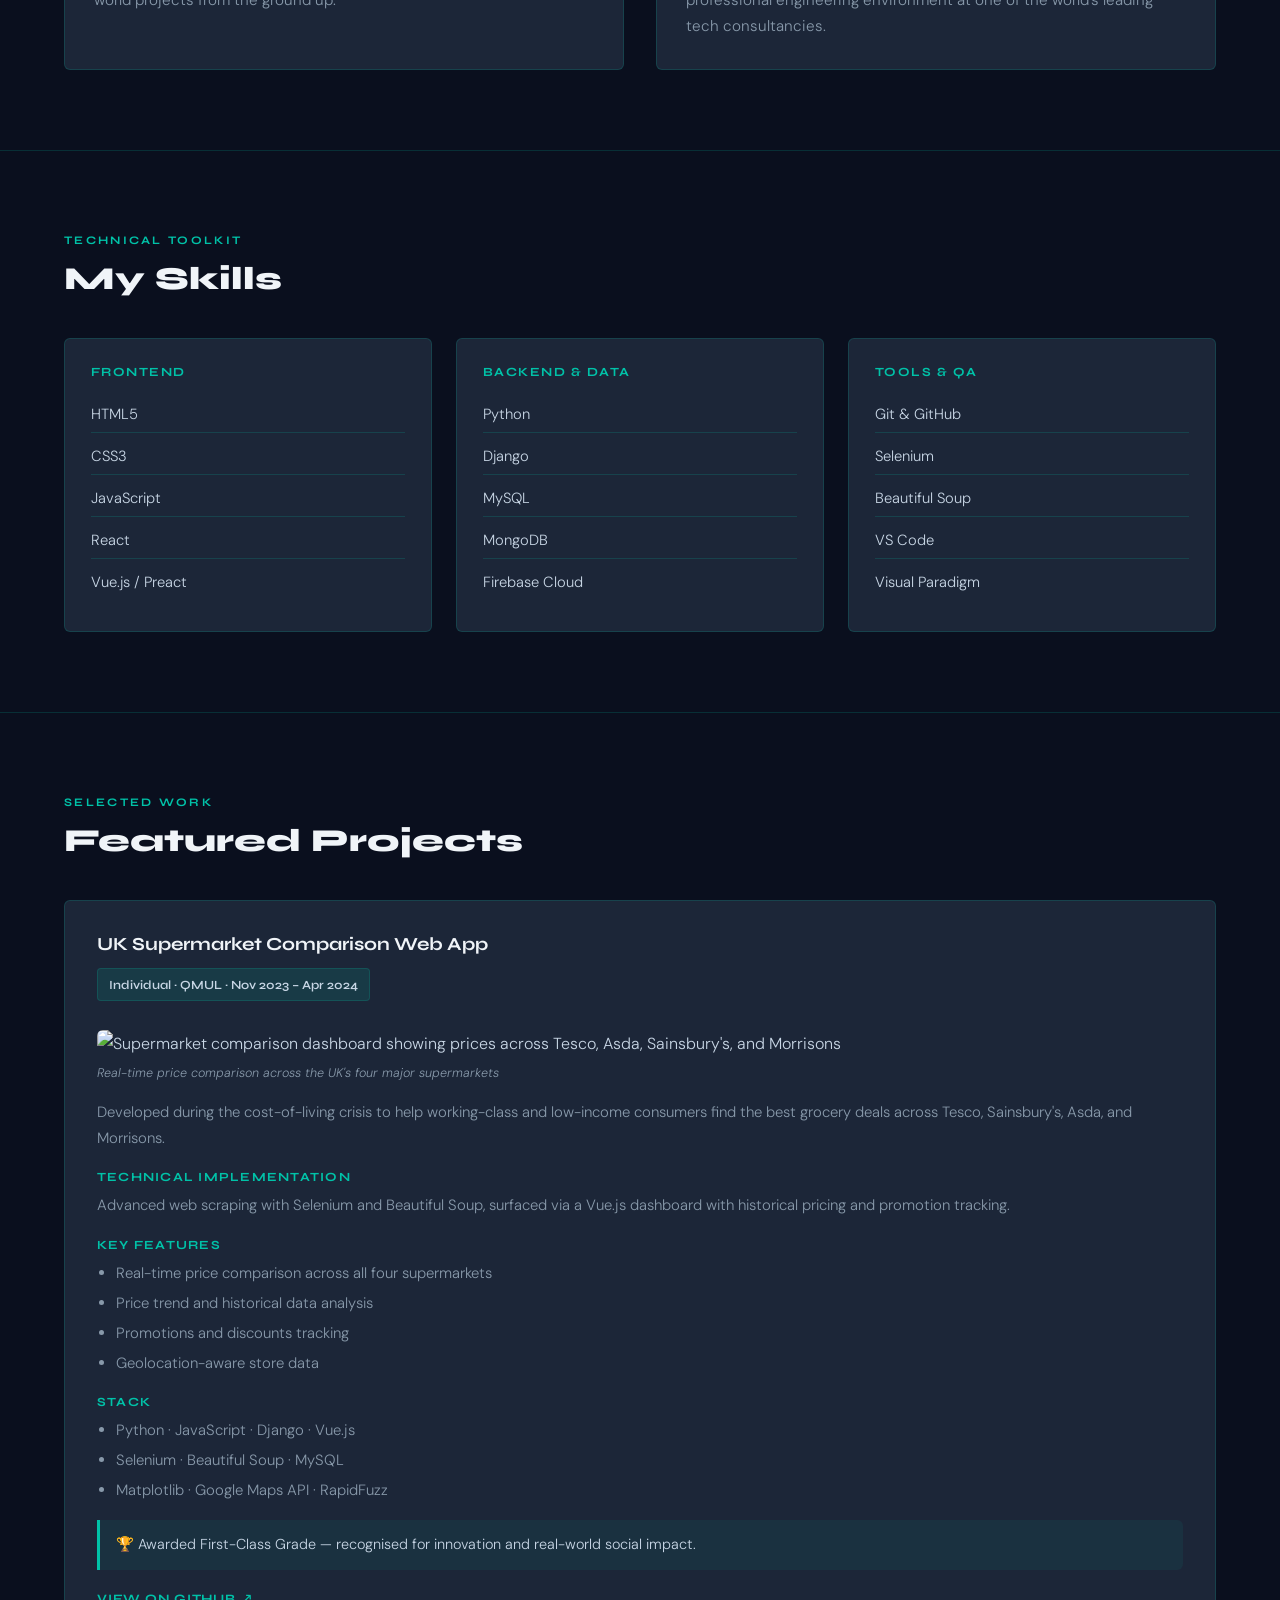
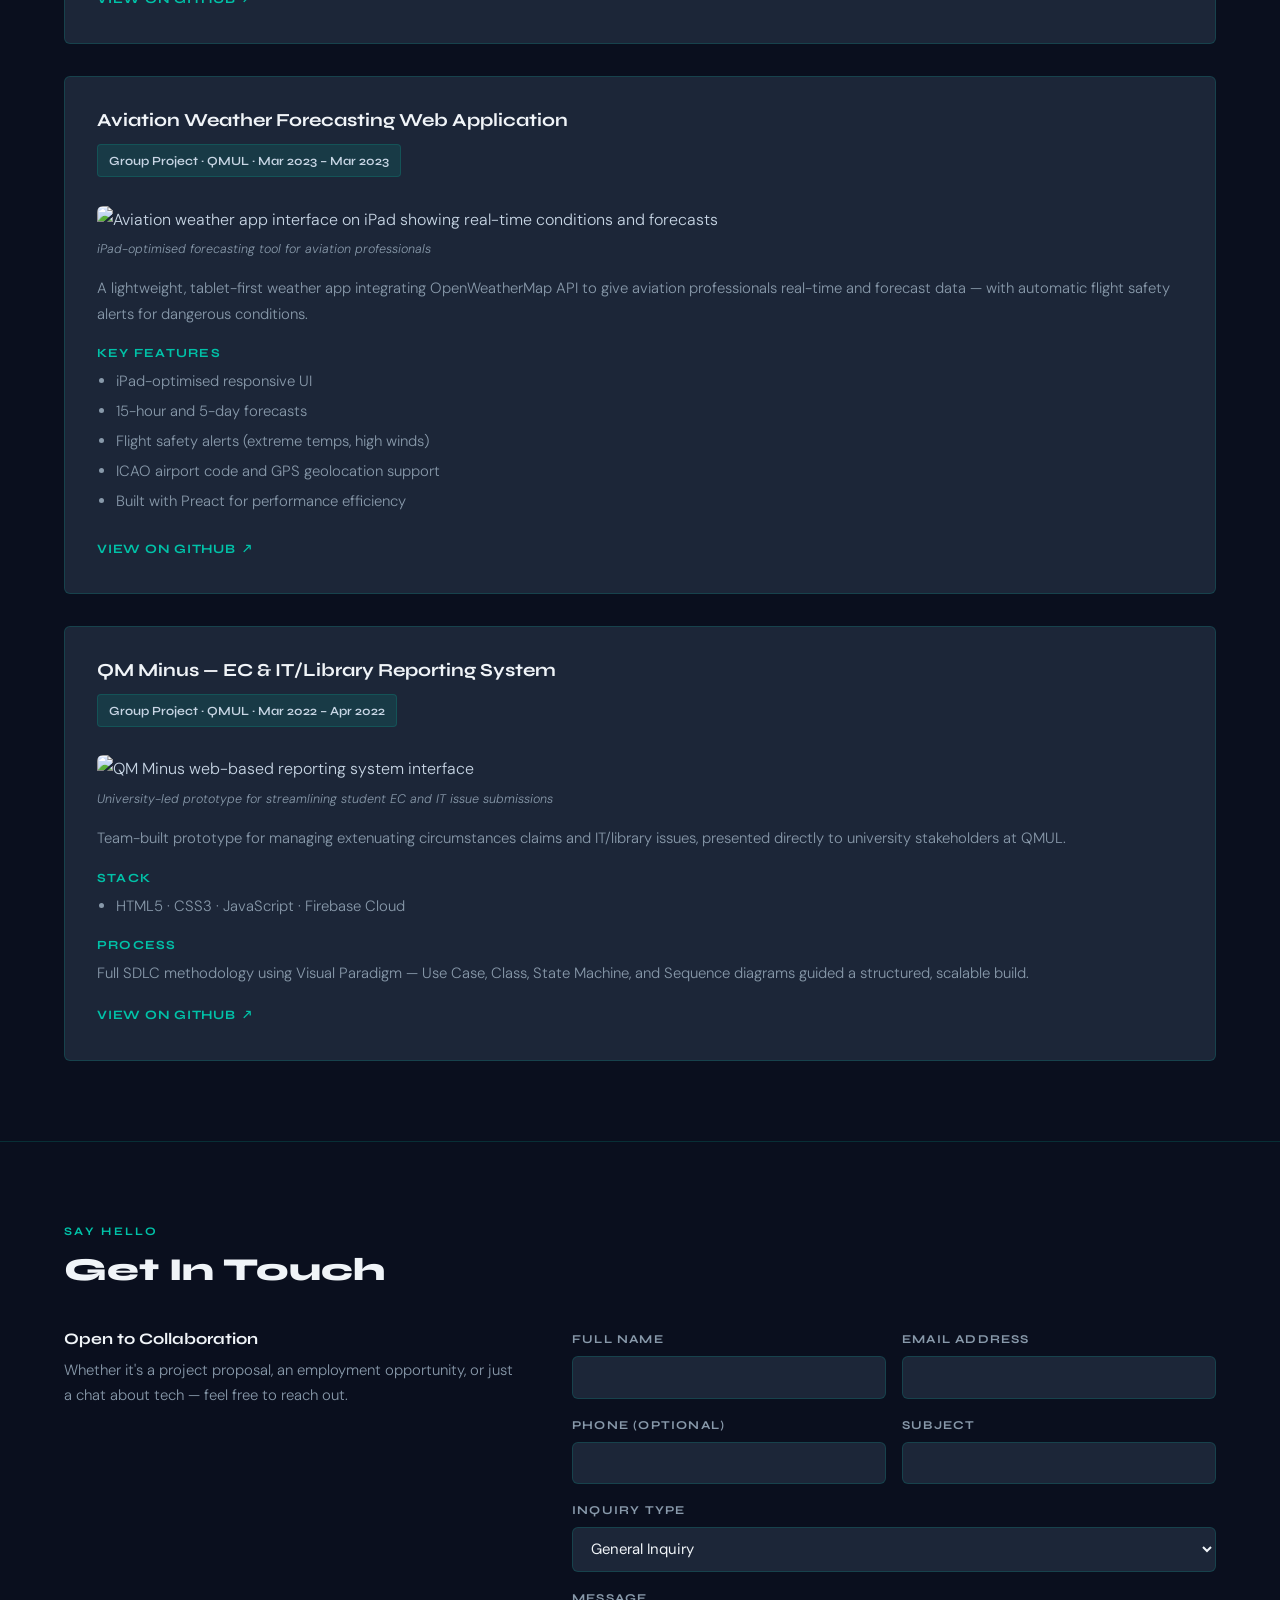
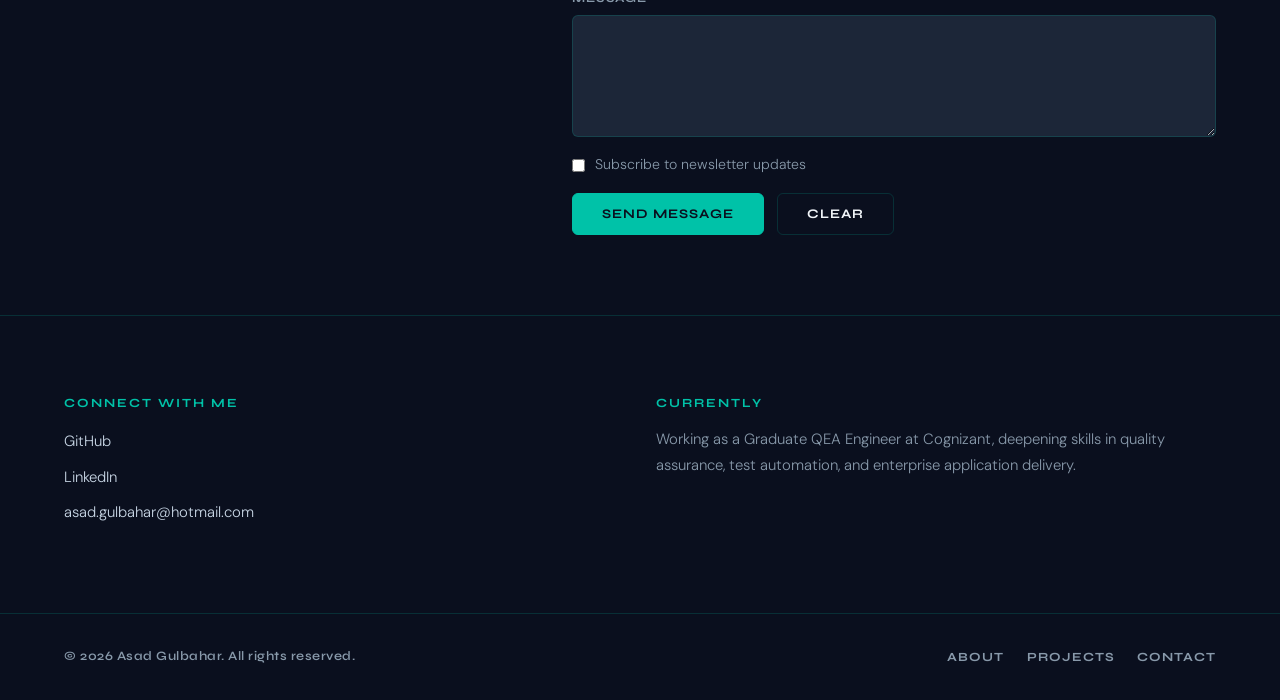
==== commit aa66787a: "feat: remove Twitter social link" ====
--- a/portfolio.html
+++ b/portfolio.html
@@ -760,7 +760,6 @@
         <ul>
           <li><a href="https://github.com/AsadGulbahar" target="_blank" rel="noopener noreferrer">GitHub</a></li>
           <li><a href="https://www.linkedin.com/in/asad-g-189b7b227" target="_blank" rel="noopener noreferrer">LinkedIn</a></li>
-          <li><a href="https://twitter.com/AsadGulbahar" target="_blank" rel="noopener noreferrer">Twitter / X</a></li>
           <li><a href="mailto:asad.gulbahar@hotmail.com">asad.gulbahar@hotmail.com</a></li>
         </ul>
       </div>
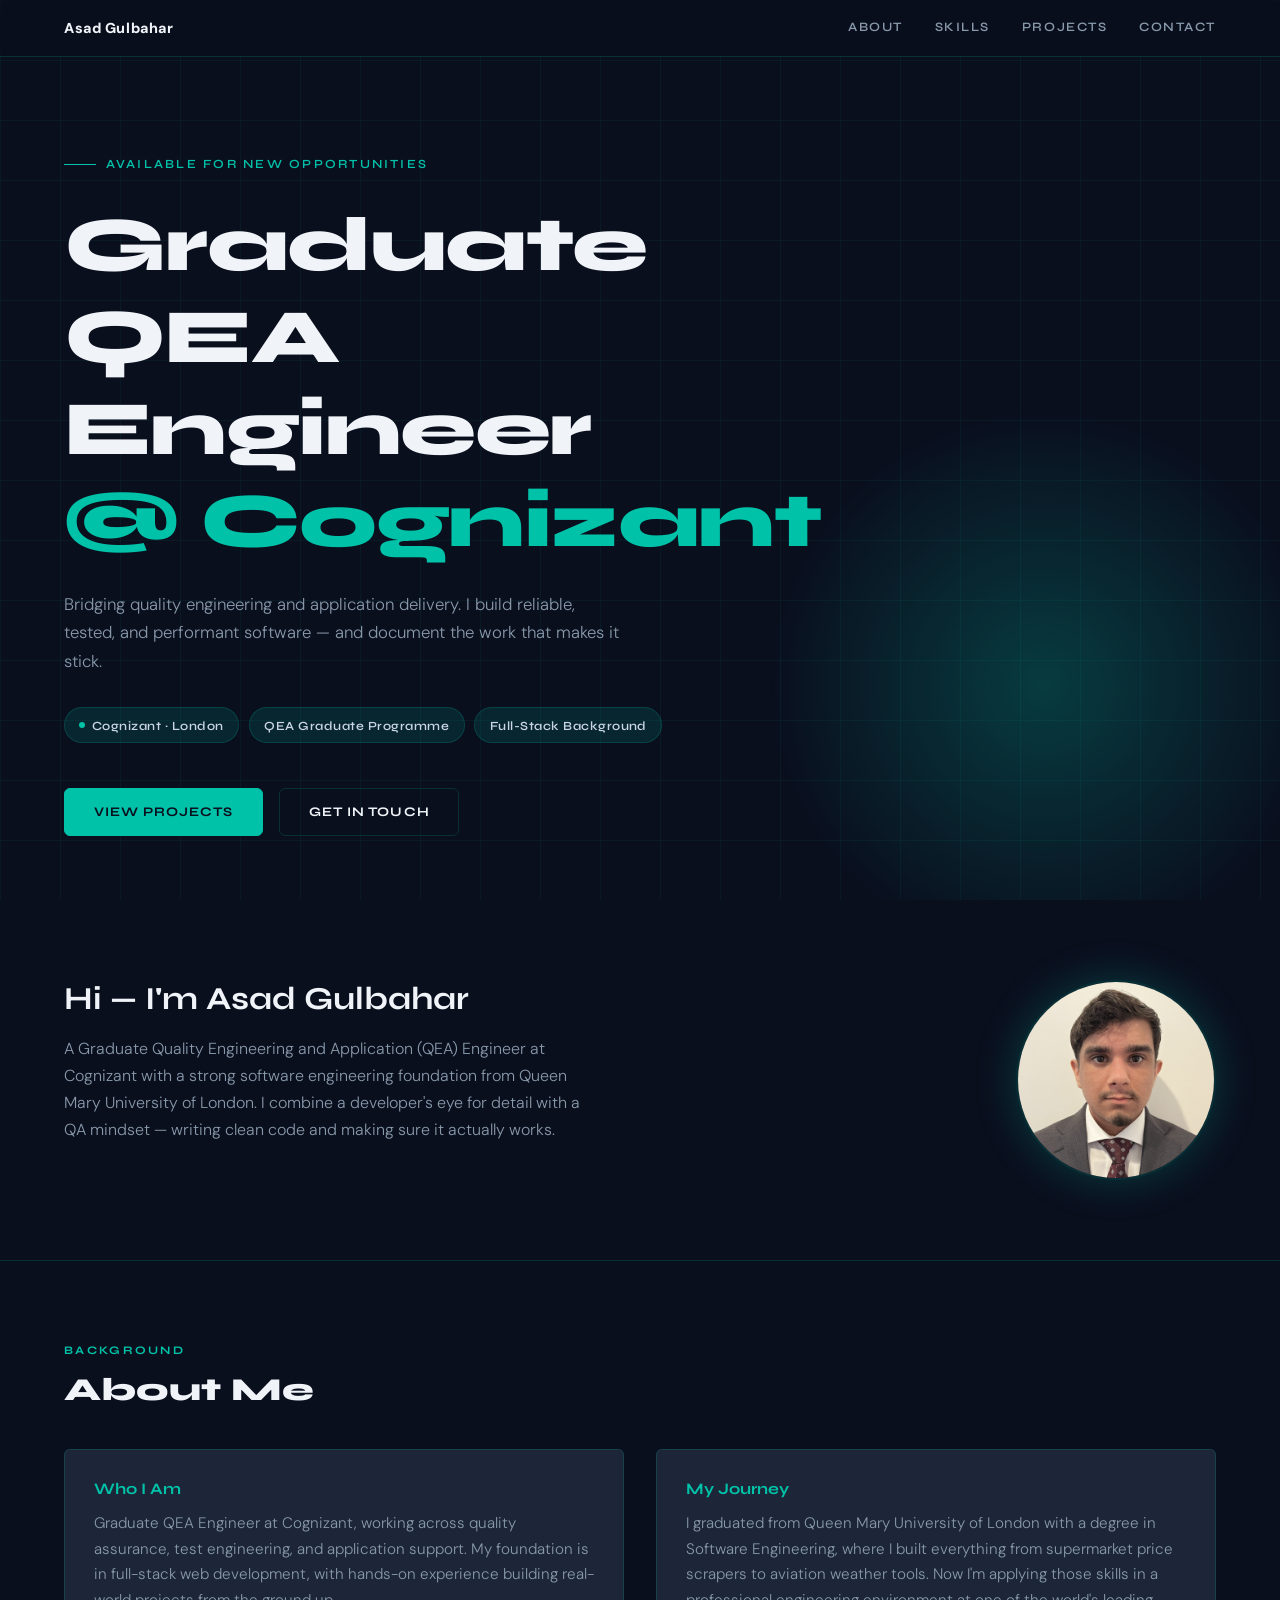
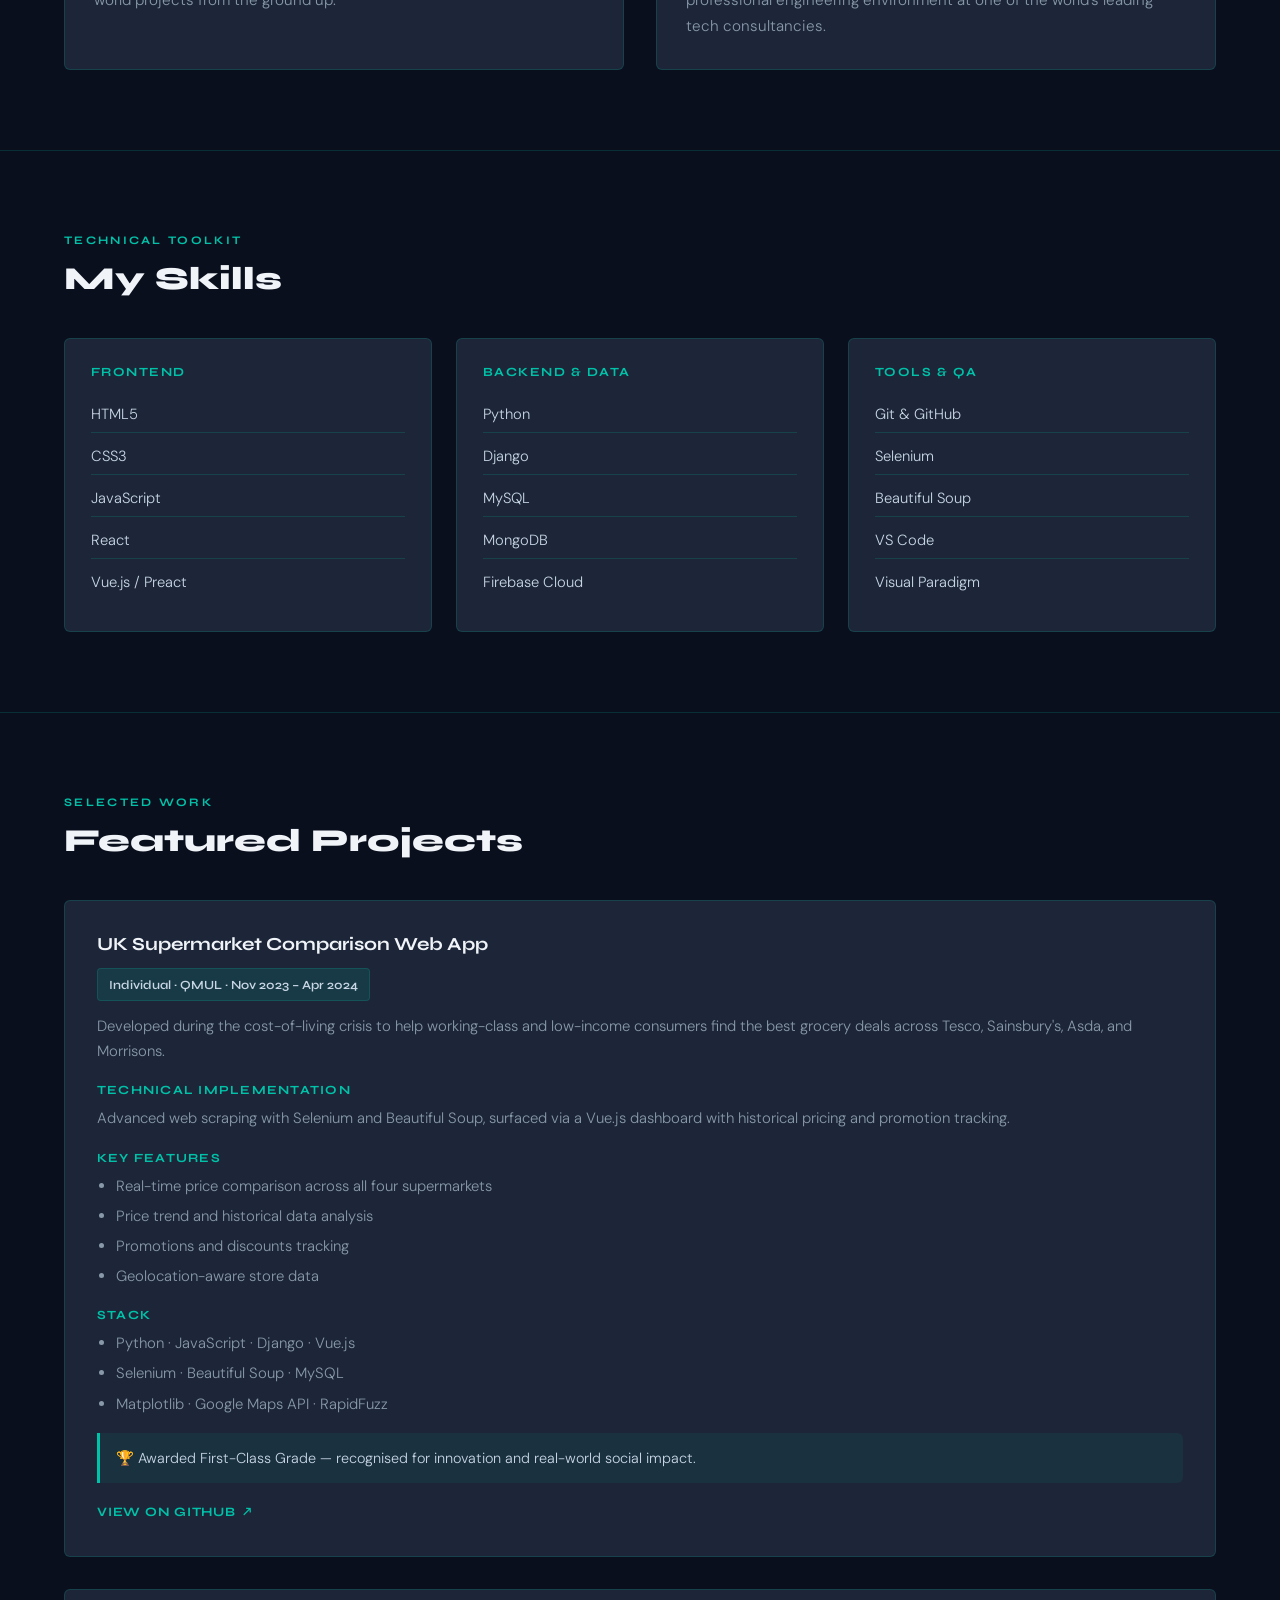
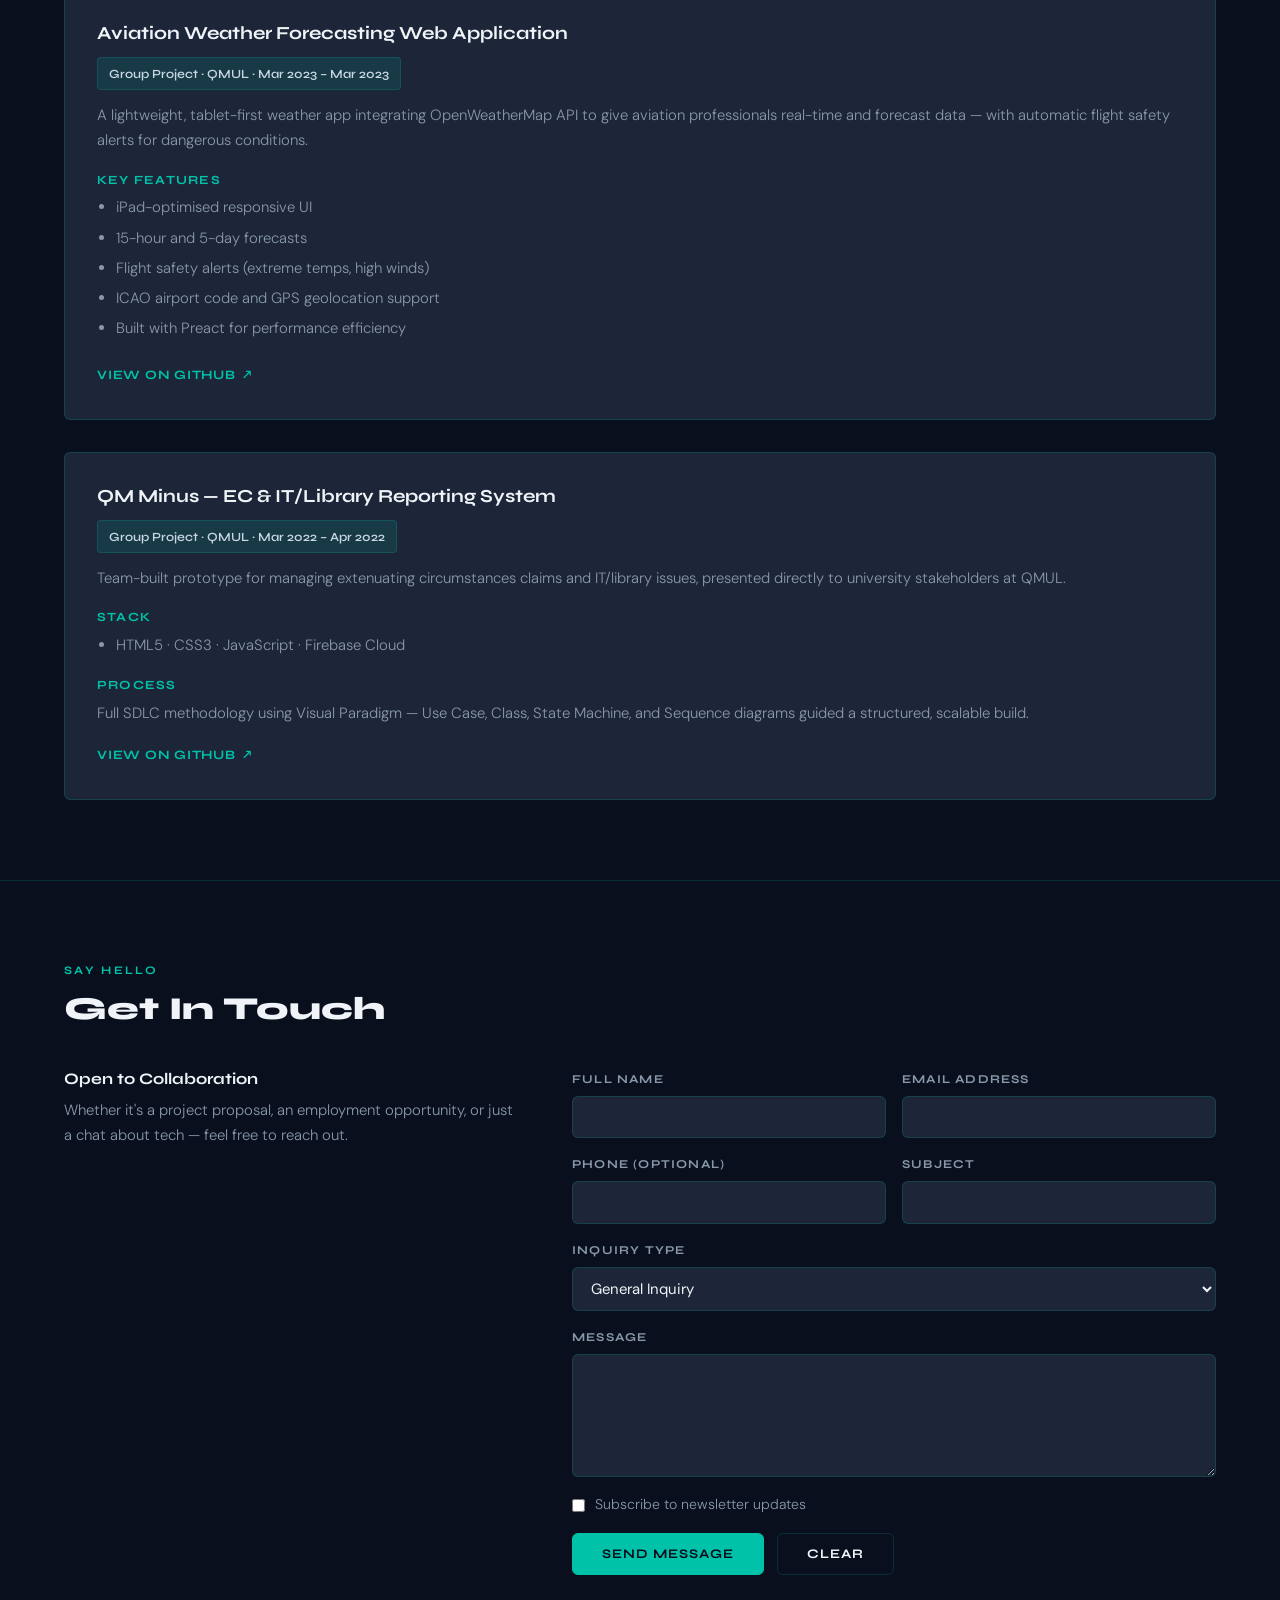
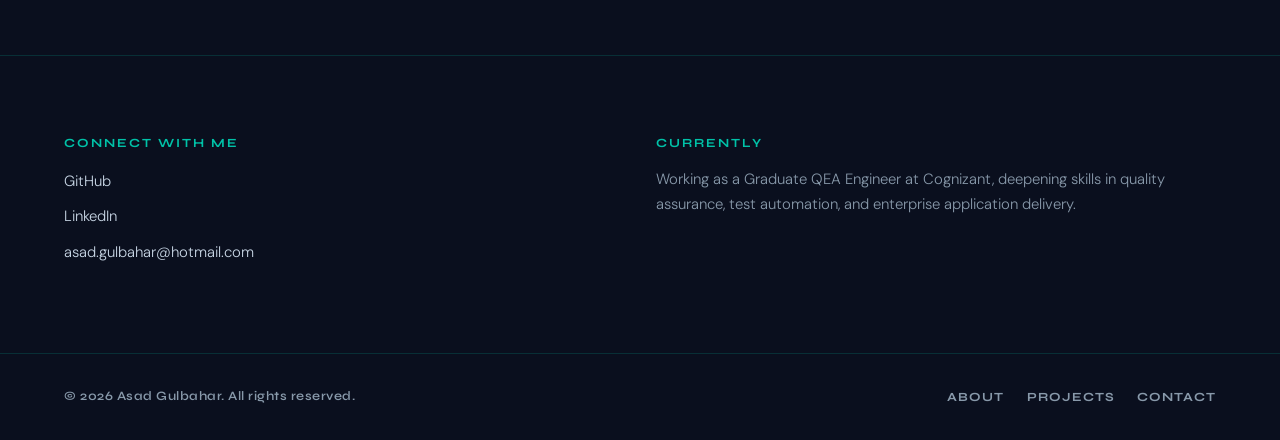
==== commit 7806a74e: "feat: remove project images until assets are ready" ====
--- a/portfolio.html
+++ b/portfolio.html
@@ -625,10 +625,6 @@
         <article class="project" id="project-1">
           <h3>UK Supermarket Comparison Web App</h3>
           <span class="project-meta">Individual · QMUL · Nov 2023 – Apr 2024</span>
-          <figure>
-            <img src="supermarket-comparison.jpg" alt="Supermarket comparison dashboard showing prices across Tesco, Asda, Sainsbury's, and Morrisons" />
-            <figcaption>Real-time price comparison across the UK's four major supermarkets</figcaption>
-          </figure>
           <p>
             Developed during the cost-of-living crisis to help working-class and low-income
             consumers find the best grocery deals across Tesco, Sainsbury's, Asda, and Morrisons.
@@ -655,10 +651,6 @@
         <article class="project" id="project-2">
           <h3>Aviation Weather Forecasting Web Application</h3>
           <span class="project-meta">Group Project · QMUL · Mar 2023 – Mar 2023</span>
-          <figure>
-            <img src="aviation-weather-app.jpg" alt="Aviation weather app interface on iPad showing real-time conditions and forecasts" />
-            <figcaption>iPad-optimised forecasting tool for aviation professionals</figcaption>
-          </figure>
           <p>
             A lightweight, tablet-first weather app integrating OpenWeatherMap API to give aviation
             professionals real-time and forecast data — with automatic flight safety alerts for
@@ -678,10 +670,6 @@
         <article class="project" id="project-3">
           <h3>QM Minus — EC &amp; IT/Library Reporting System</h3>
           <span class="project-meta">Group Project · QMUL · Mar 2022 – Apr 2022</span>
-          <figure>
-            <img src="qm-minus-system.jpg" alt="QM Minus web-based reporting system interface" />
-            <figcaption>University-led prototype for streamlining student EC and IT issue submissions</figcaption>
-          </figure>
           <p>
             Team-built prototype for managing extenuating circumstances claims and IT/library issues,
             presented directly to university stakeholders at QMUL.
